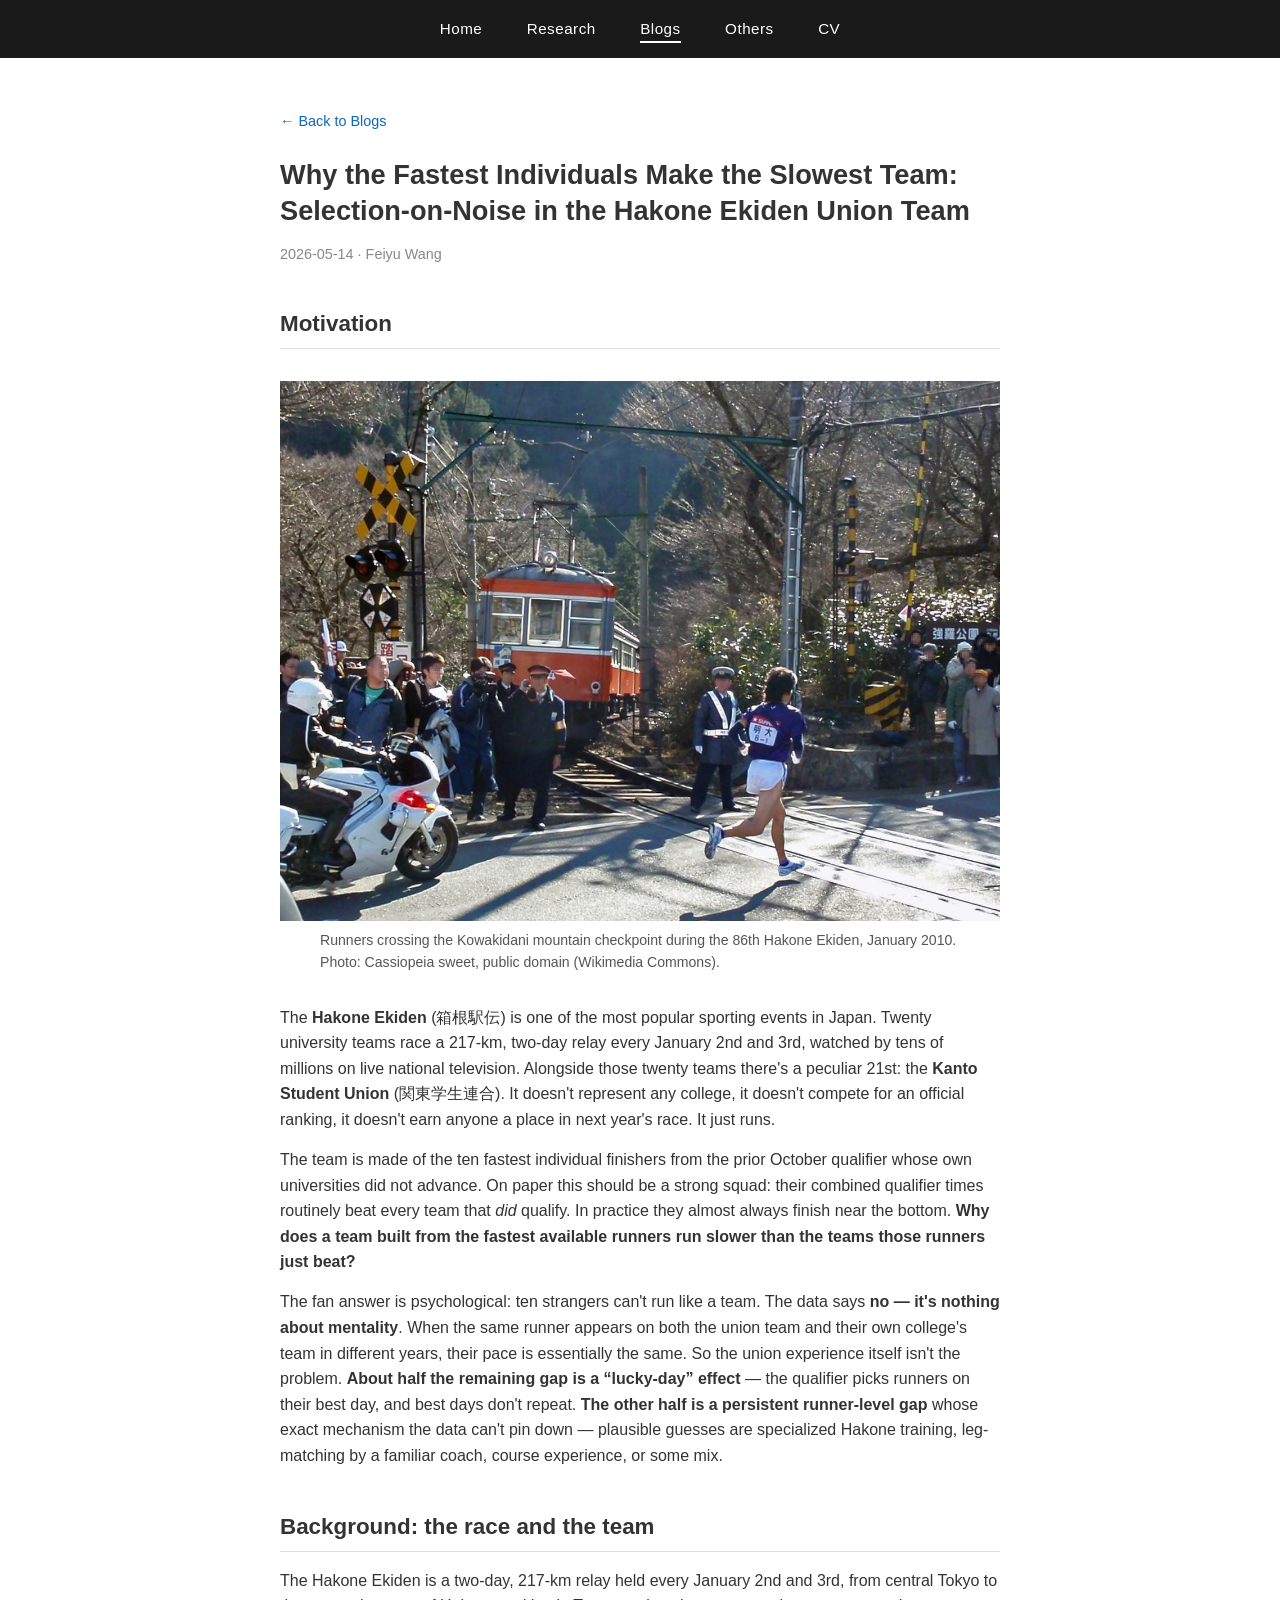
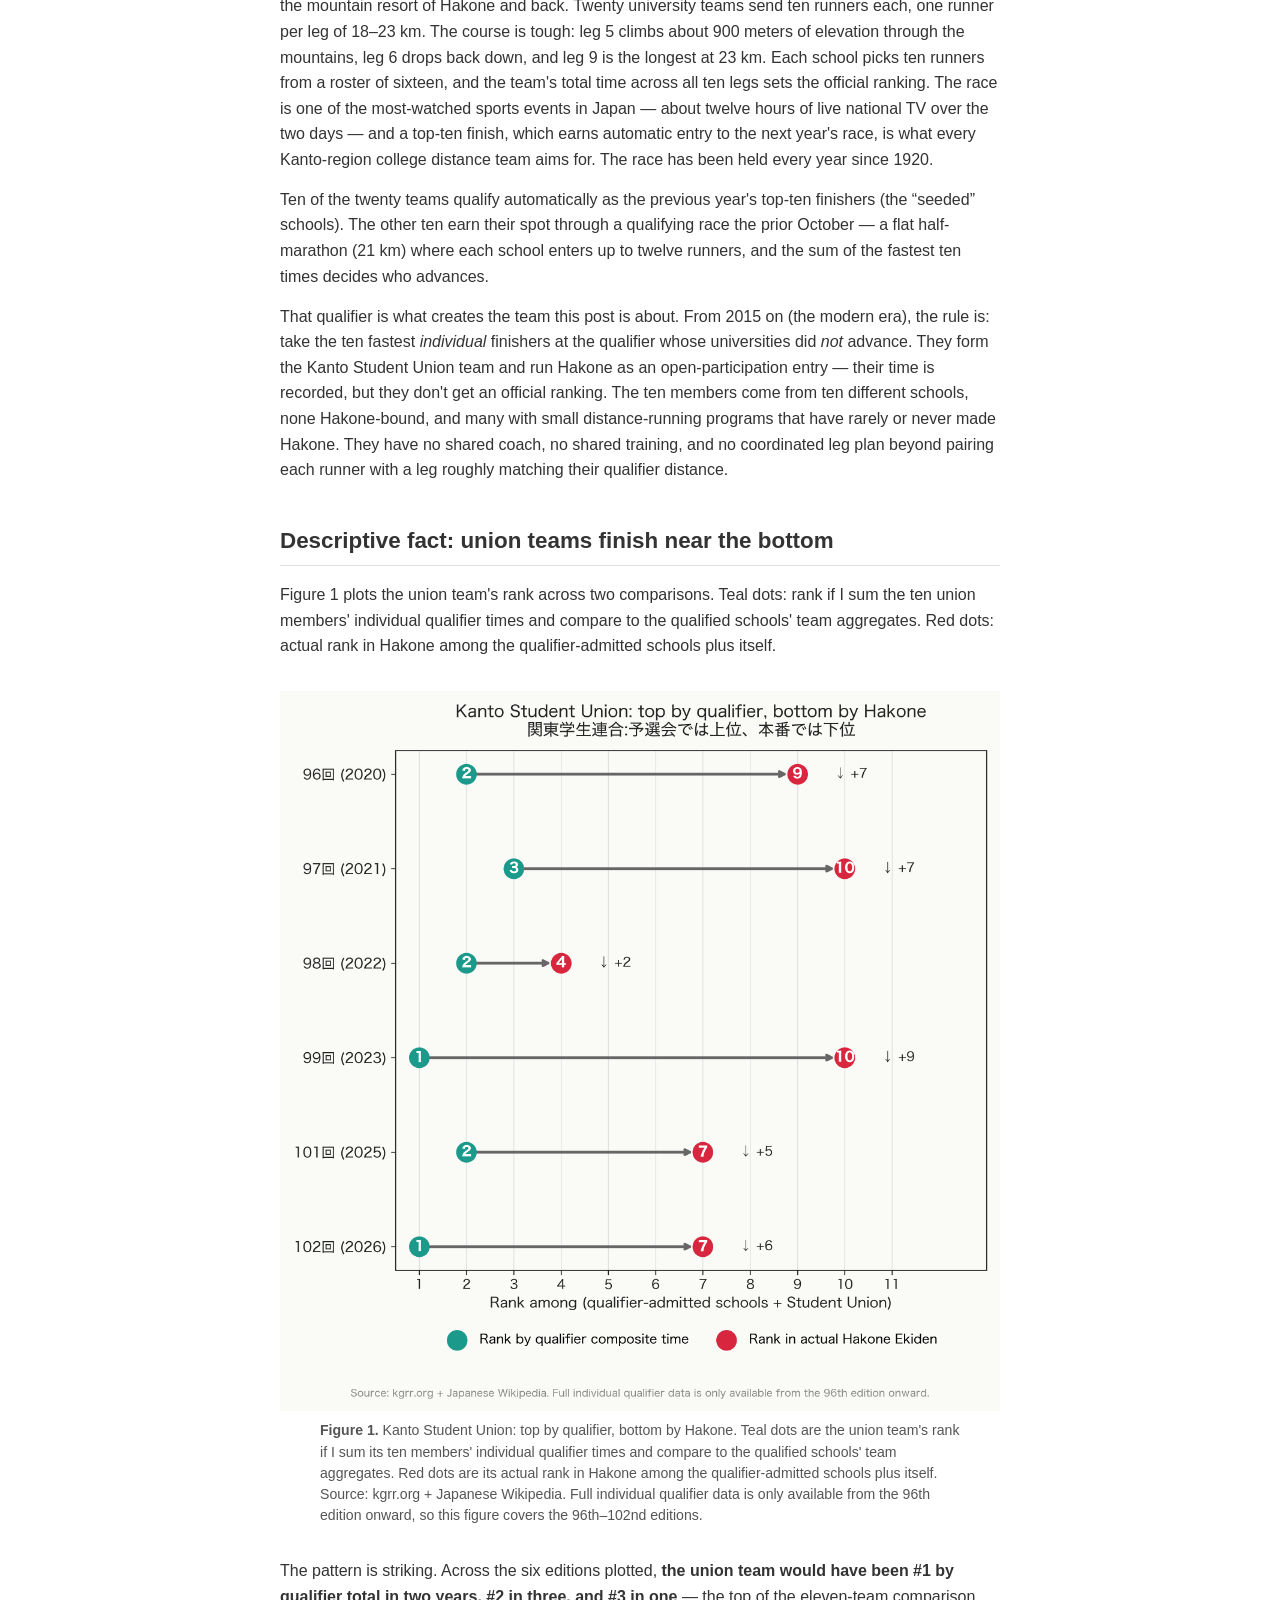
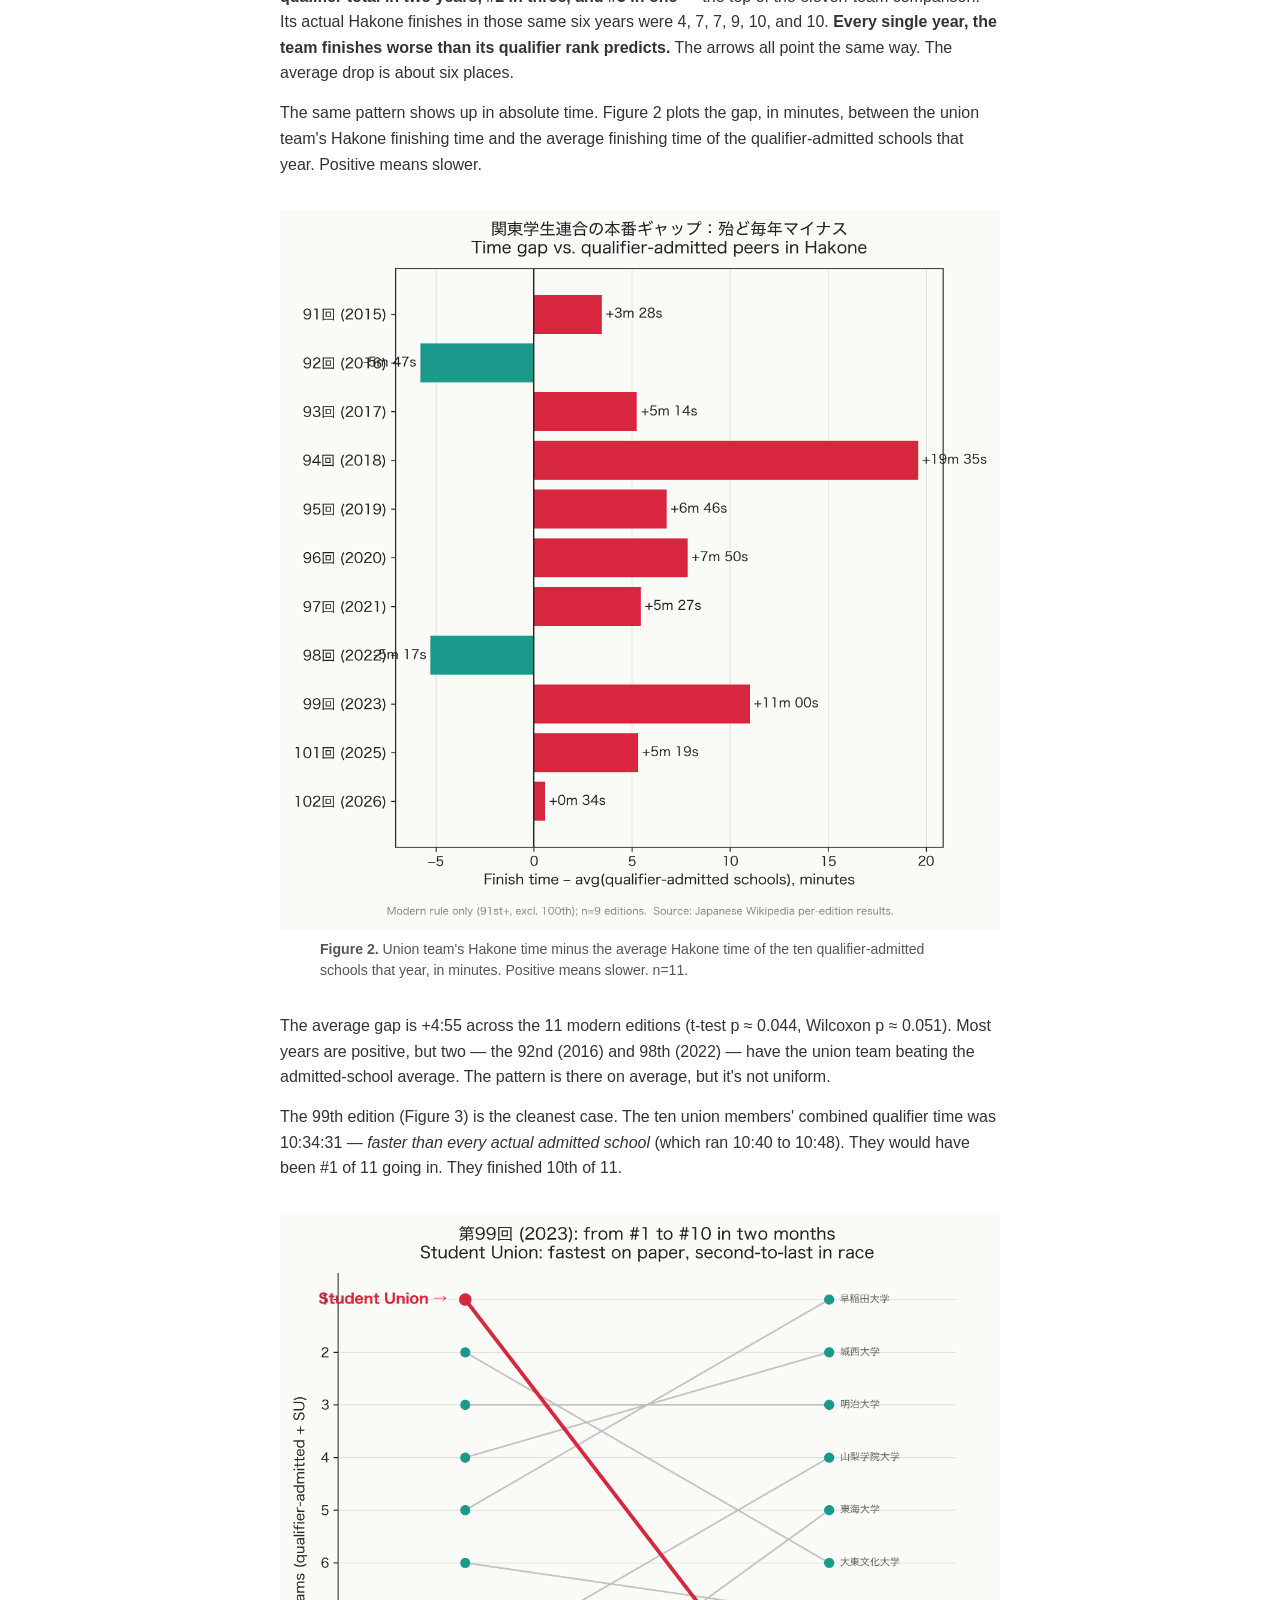
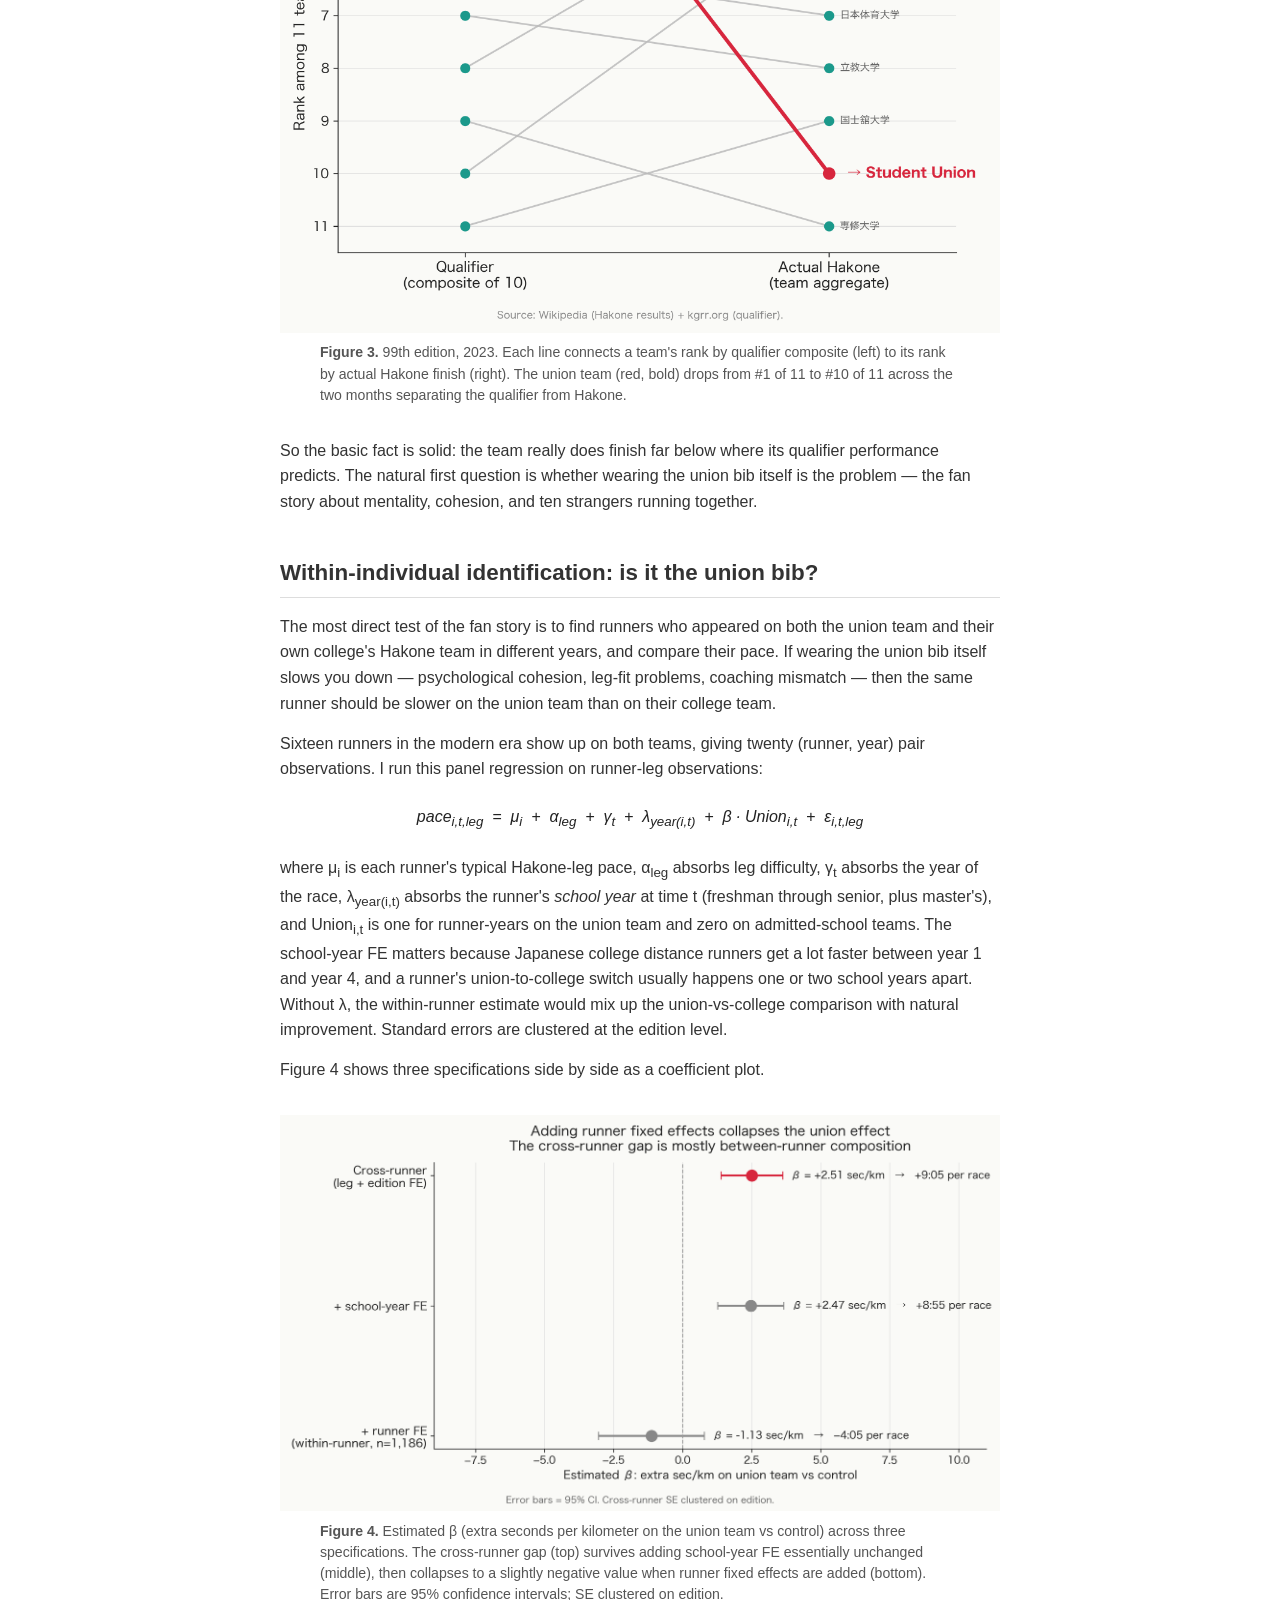
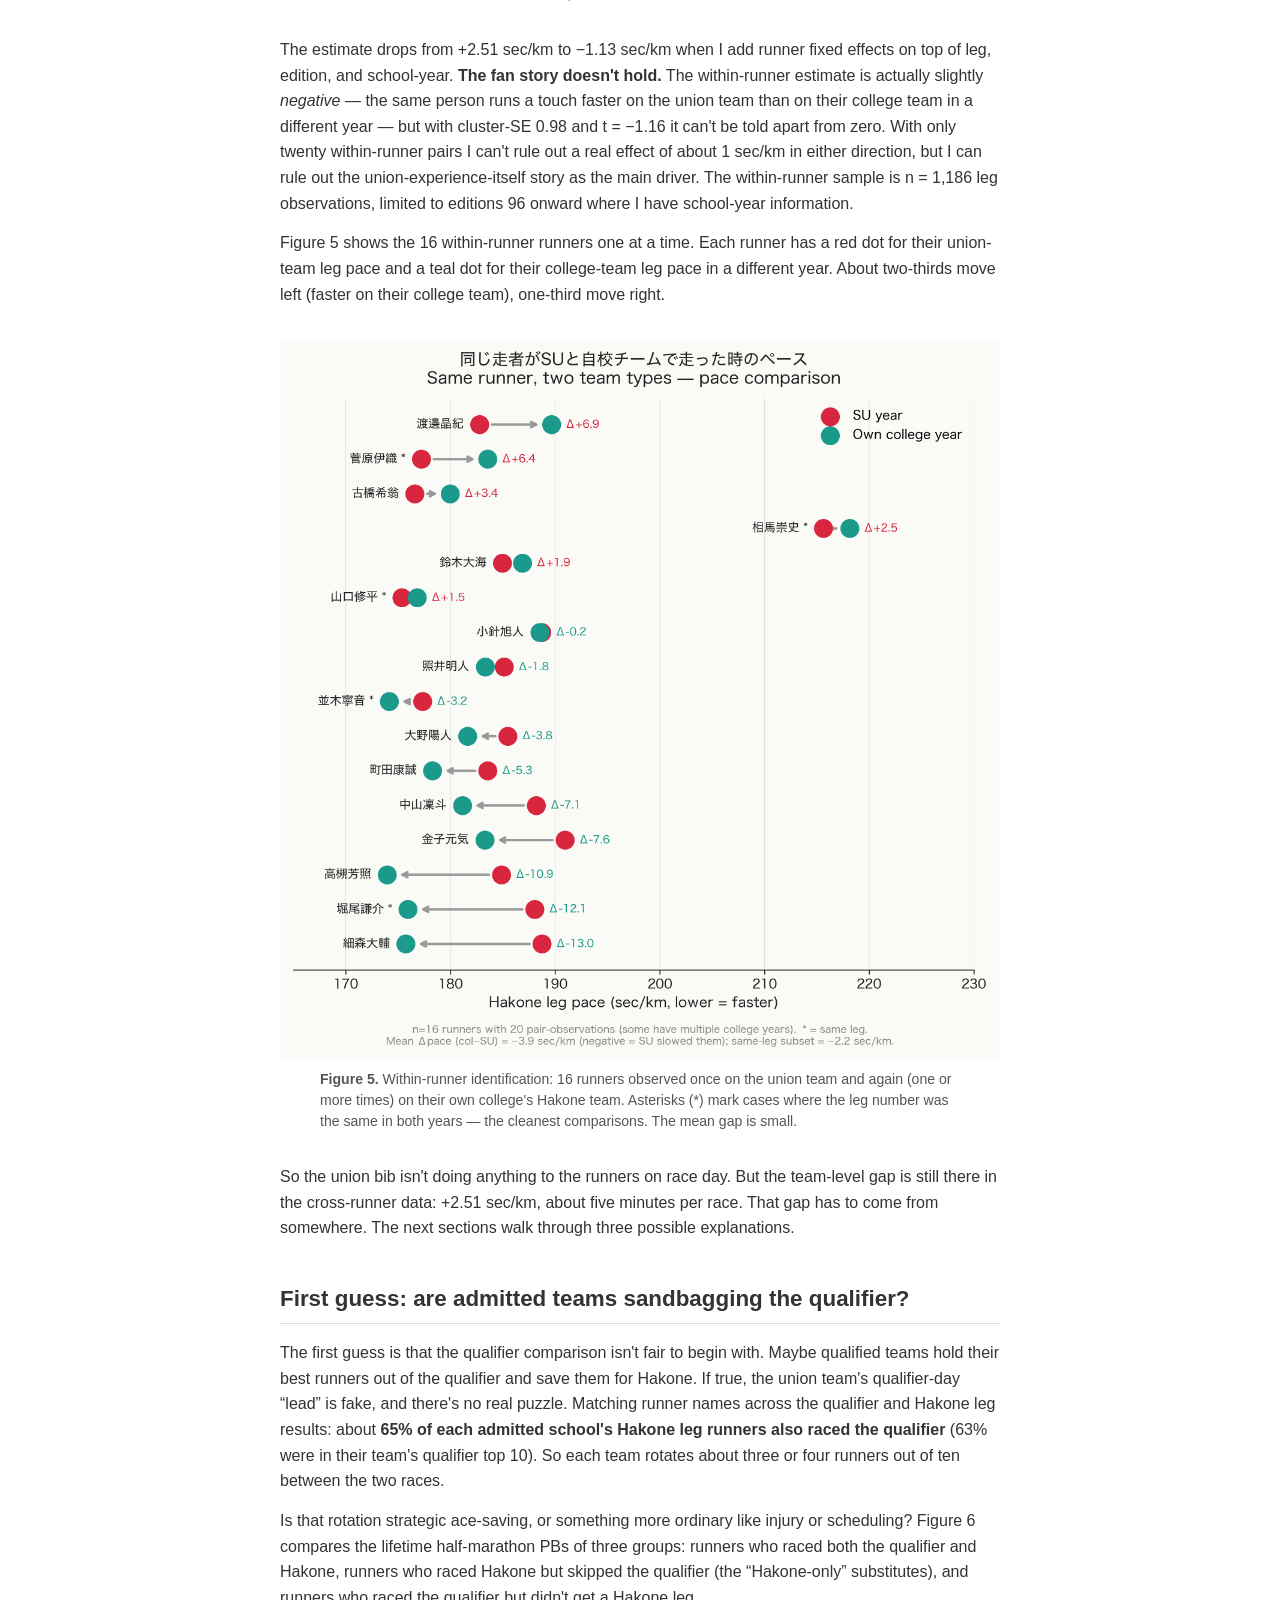
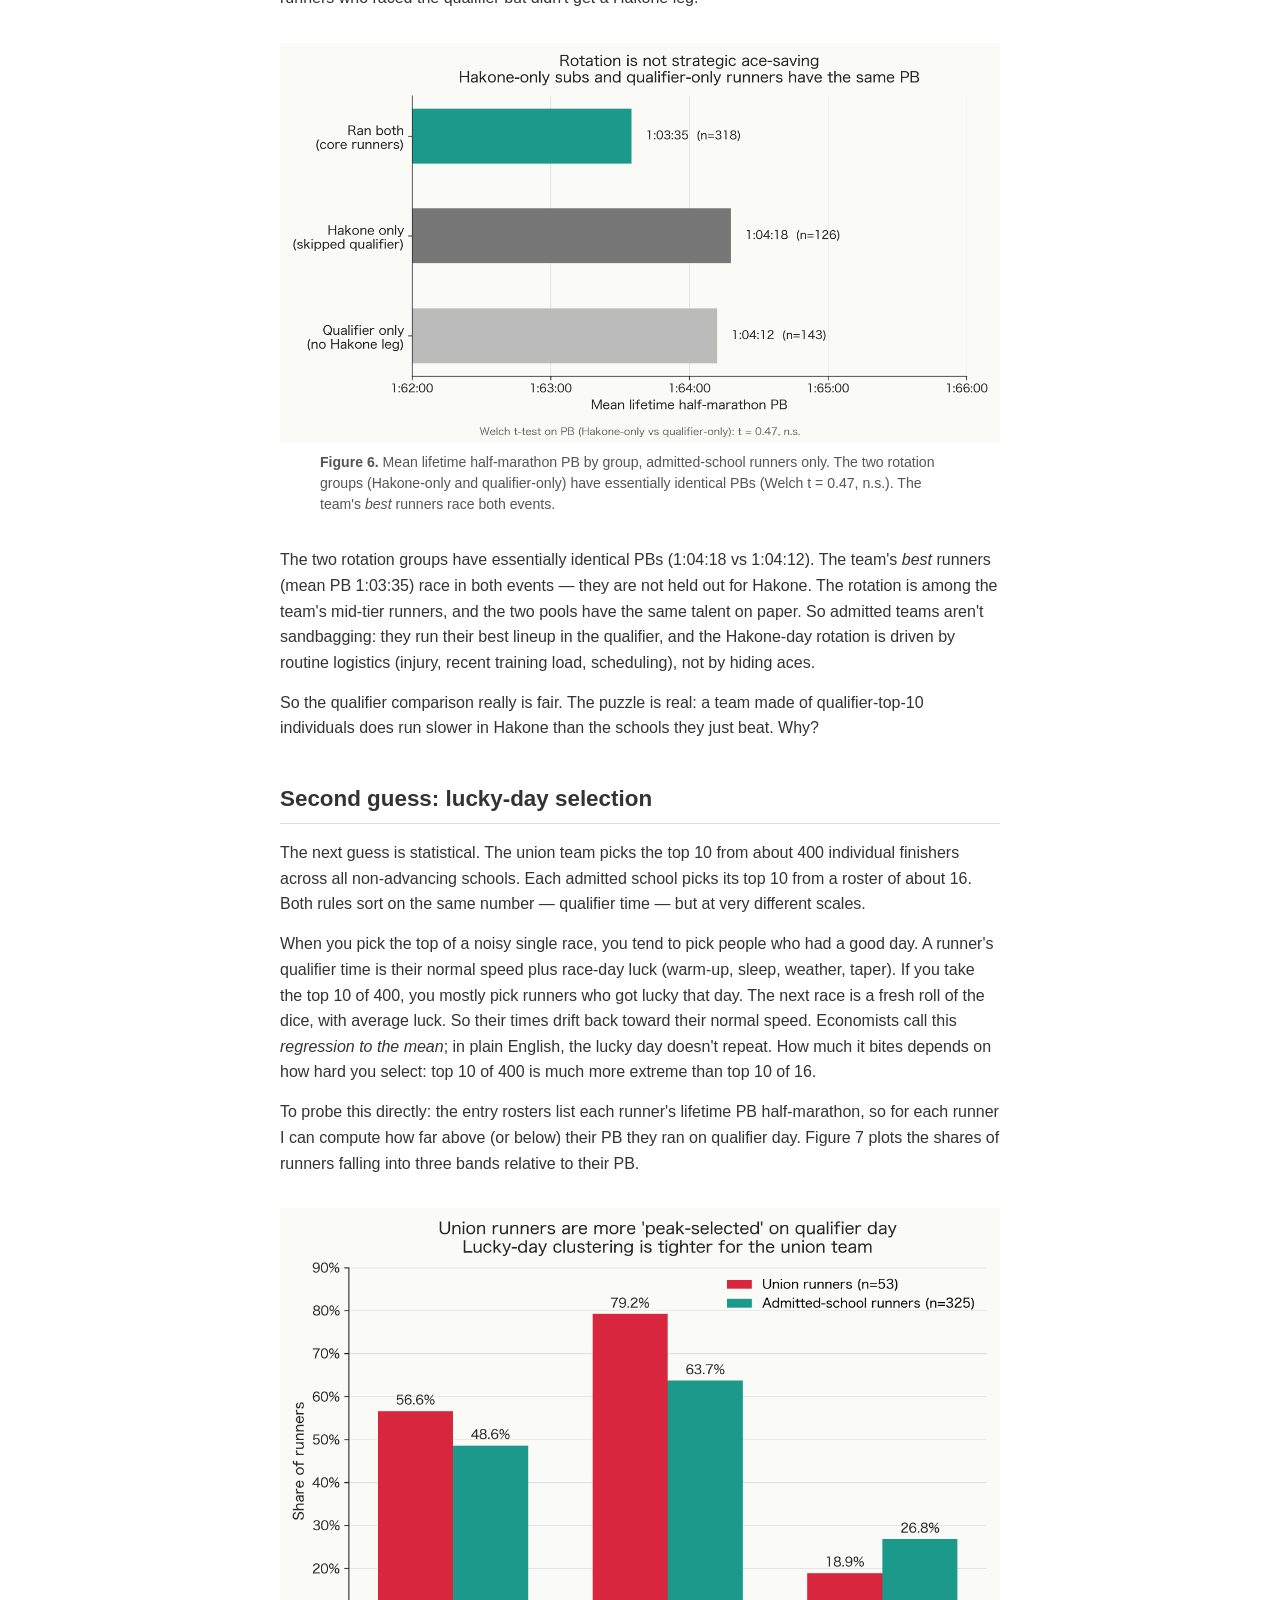
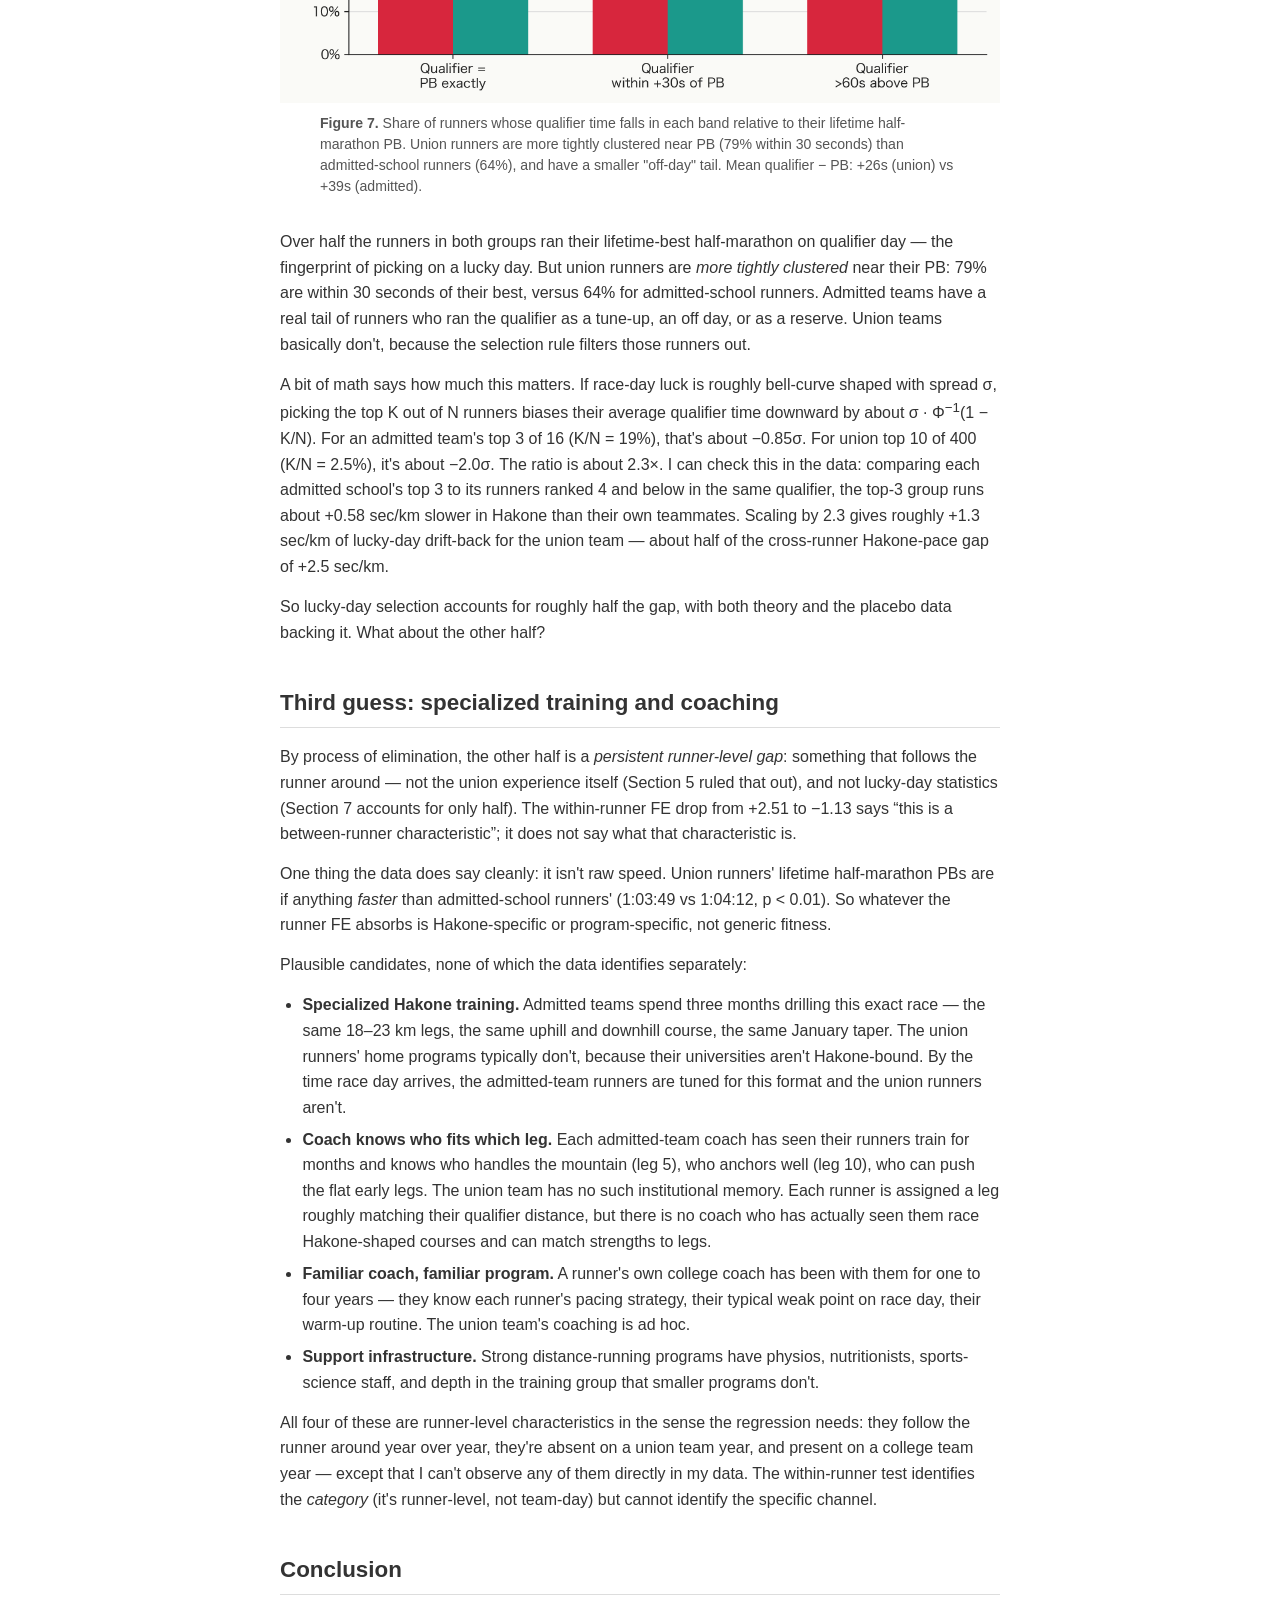
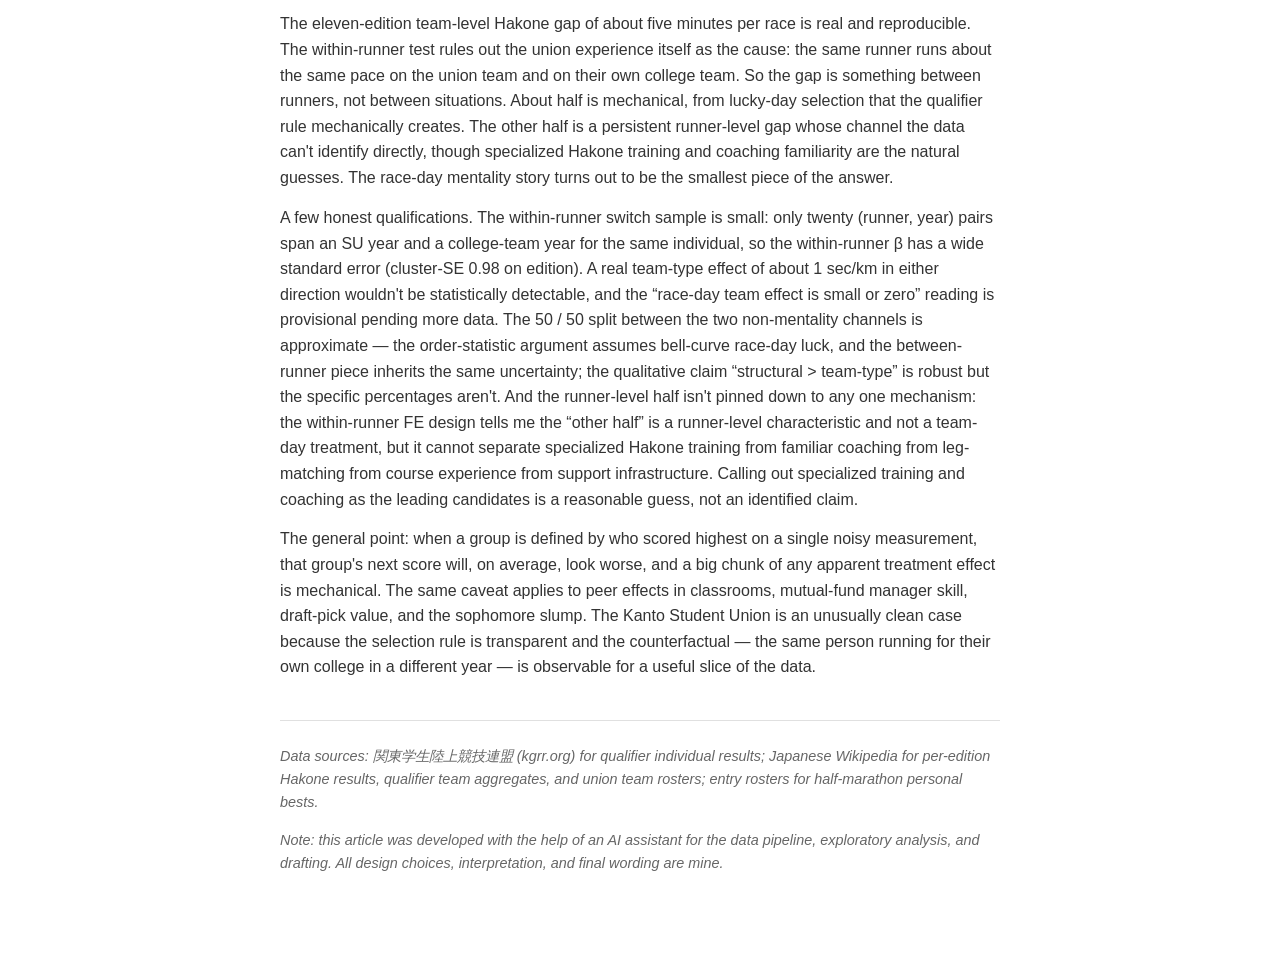
==== posts/hakone-student-union/index.html @ 40c6de2e "Add Hakone Ekiden Union Team blog post Worked example of decomposing a team-level performance gap in" ====
<!DOCTYPE html>
<html lang="en">
<head>
    <meta charset="UTF-8">
    <meta name="viewport" content="width=device-width, initial-scale=1.0">
    <title>Why the Fastest Individuals Make the Slowest Team &mdash; Feiyu Wang</title>
    <link rel="stylesheet" href="../../css/style.css">
</head>
<body>
    <header>
        <nav>
            <ul>
                <li><a href="../../index.html">Home</a></li>
                <li><a href="../../research.html">Research</a></li>
                <li><a href="../../blogs.html" class="active">Blogs</a></li>
                <li><a href="../../others.html">Others</a></li>
                <li><a href="../../cv.html">CV</a></li>
            </ul>
        </nav>
    </header>
    <main class="post">
        <p class="back-link"><a href="../../blogs.html">&larr; Back to Blogs</a></p>

        <h1>Why the Fastest Individuals Make the Slowest Team: Selection-on-Noise in the Hakone Ekiden Union Team</h1>
        <p class="entry-meta">2026-05-14 &middot; Feiyu Wang</p>

        <h2>Motivation</h2>

        <figure>
            <img src="fig0_hakone.jpg" alt="Runners crossing the Kowakidani mountain checkpoint during the 86th Hakone Ekiden, January 2010">
            <figcaption>Runners crossing the Kowakidani mountain checkpoint during the 86th Hakone Ekiden, January 2010. Photo: Cassiopeia sweet, public domain (Wikimedia Commons).</figcaption>
        </figure>

        <p>The <strong>Hakone Ekiden</strong> (箱根駅伝) is one of the most popular sporting events in Japan. Twenty university teams race a 217-km, two-day relay every January 2nd and 3rd, watched by tens of millions on live national television. Alongside those twenty teams there's a peculiar 21st: the <strong>Kanto Student Union</strong> (関東学生連合). It doesn't represent any college, it doesn't compete for an official ranking, it doesn't earn anyone a place in next year's race. It just runs.</p>

        <p>The team is made of the ten fastest individual finishers from the prior October qualifier whose own universities did not advance. On paper this should be a strong squad: their combined qualifier times routinely beat every team that <em>did</em> qualify. In practice they almost always finish near the bottom. <strong>Why does a team built from the fastest available runners run slower than the teams those runners just beat?</strong></p>

        <p>The fan answer is psychological: ten strangers can't run like a team. The data says <strong>no &mdash; it's nothing about mentality</strong>. When the same runner appears on both the union team and their own college's team in different years, their pace is essentially the same. So the union experience itself isn't the problem. <strong>About half the remaining gap is a &ldquo;lucky-day&rdquo; effect</strong> &mdash; the qualifier picks runners on their best day, and best days don't repeat. <strong>The other half is a persistent runner-level gap</strong> whose exact mechanism the data can't pin down &mdash; plausible guesses are specialized Hakone training, leg-matching by a familiar coach, course experience, or some mix.</p>

        <h2>Background: the race and the team</h2>

        <p>The Hakone Ekiden is a two-day, 217-km relay held every January 2nd and 3rd, from central Tokyo to the mountain resort of Hakone and back. Twenty university teams send ten runners each, one runner per leg of 18&ndash;23 km. The course is tough: leg 5 climbs about 900 meters of elevation through the mountains, leg 6 drops back down, and leg 9 is the longest at 23 km. Each school picks ten runners from a roster of sixteen, and the team's total time across all ten legs sets the official ranking. The race is one of the most-watched sports events in Japan &mdash; about twelve hours of live national TV over the two days &mdash; and a top-ten finish, which earns automatic entry to the next year's race, is what every Kanto-region college distance team aims for. The race has been held every year since 1920.</p>

        <p>Ten of the twenty teams qualify automatically as the previous year's top-ten finishers (the &ldquo;seeded&rdquo; schools). The other ten earn their spot through a qualifying race the prior October &mdash; a flat half-marathon (21 km) where each school enters up to twelve runners, and the sum of the fastest ten times decides who advances.</p>

        <p>That qualifier is what creates the team this post is about. From 2015 on (the modern era), the rule is: take the ten fastest <em>individual</em> finishers at the qualifier whose universities did <em>not</em> advance. They form the Kanto Student Union team and run Hakone as an open-participation entry &mdash; their time is recorded, but they don't get an official ranking. The ten members come from ten different schools, none Hakone-bound, and many with small distance-running programs that have rarely or never made Hakone. They have no shared coach, no shared training, and no coordinated leg plan beyond pairing each runner with a leg roughly matching their qualifier distance.</p>

        <h2>Descriptive fact: union teams finish near the bottom</h2>

        <p>Figure 1 plots the union team's rank across two comparisons. Teal dots: rank if I sum the ten union members' individual qualifier times and compare to the qualified schools' team aggregates. Red dots: actual rank in Hakone among the qualifier-admitted schools plus itself.</p>

        <figure>
            <img src="fig1_rank_gap.png" alt="Rank-gap chart: SU rank by qualifier composite (teal) vs by actual Hakone finish (red), 6 editions">
            <figcaption><strong>Figure 1.</strong> Kanto Student Union: top by qualifier, bottom by Hakone. Teal dots are the union team's rank if I sum its ten members' individual qualifier times and compare to the qualified schools' team aggregates. Red dots are its actual rank in Hakone among the qualifier-admitted schools plus itself. Source: kgrr.org + Japanese Wikipedia. Full individual qualifier data is only available from the 96th edition onward, so this figure covers the 96th&ndash;102nd editions.</figcaption>
        </figure>

        <p>The pattern is striking. Across the six editions plotted, <strong>the union team would have been #1 by qualifier total in two years, #2 in three, and #3 in one</strong> &mdash; the top of the eleven-team comparison. Its actual Hakone finishes in those same six years were 4, 7, 7, 9, 10, and 10. <strong>Every single year, the team finishes worse than its qualifier rank predicts.</strong> The arrows all point the same way. The average drop is about six places.</p>

        <p>The same pattern shows up in absolute time. Figure 2 plots the gap, in minutes, between the union team's Hakone finishing time and the average finishing time of the qualifier-admitted schools that year. Positive means slower.</p>

        <figure>
            <img src="fig2_time_gap.png" alt="Bar chart of SU's Hakone time minus admitted-school average, 11 editions">
            <figcaption><strong>Figure 2.</strong> Union team's Hakone time minus the average Hakone time of the ten qualifier-admitted schools that year, in minutes. Positive means slower. n=11.</figcaption>
        </figure>

        <p>The average gap is +4:55 across the 11 modern editions (t-test p &asymp; 0.044, Wilcoxon p &asymp; 0.051). Most years are positive, but two &mdash; the 92nd (2016) and 98th (2022) &mdash; have the union team beating the admitted-school average. The pattern is there on average, but it's not uniform.</p>

        <p>The 99th edition (Figure 3) is the cleanest case. The ten union members' combined qualifier time was 10:34:31 &mdash; <em>faster than every actual admitted school</em> (which ran 10:40 to 10:48). They would have been #1 of 11 going in. They finished 10th of 11.</p>

        <figure>
            <img src="fig3_99th_case.png" alt="Slope chart for the 99th edition: rank by qualifier composite vs by Hakone time">
            <figcaption><strong>Figure 3.</strong> 99th edition, 2023. Each line connects a team's rank by qualifier composite (left) to its rank by actual Hakone finish (right). The union team (red, bold) drops from #1 of 11 to #10 of 11 across the two months separating the qualifier from Hakone.</figcaption>
        </figure>

        <p>So the basic fact is solid: the team really does finish far below where its qualifier performance predicts. The natural first question is whether wearing the union bib itself is the problem &mdash; the fan story about mentality, cohesion, and ten strangers running together.</p>

        <h2>Within-individual identification: is it the union bib?</h2>

        <p>The most direct test of the fan story is to find runners who appeared on both the union team and their own college's Hakone team in different years, and compare their pace. If wearing the union bib itself slows you down &mdash; psychological cohesion, leg-fit problems, coaching mismatch &mdash; then the same runner should be slower on the union team than on their college team.</p>

        <p>Sixteen runners in the modern era show up on both teams, giving twenty (runner, year) pair observations. I run this panel regression on runner-leg observations:</p>

        <p class="equation">pace<sub>i,t,leg</sub> &nbsp;=&nbsp; &mu;<sub>i</sub> &nbsp;+&nbsp; &alpha;<sub>leg</sub> &nbsp;+&nbsp; &gamma;<sub>t</sub> &nbsp;+&nbsp; &lambda;<sub>year(i,t)</sub> &nbsp;+&nbsp; &beta; &middot; Union<sub>i,t</sub> &nbsp;+&nbsp; &epsilon;<sub>i,t,leg</sub></p>

        <p>where &mu;<sub>i</sub> is each runner's typical Hakone-leg pace, &alpha;<sub>leg</sub> absorbs leg difficulty, &gamma;<sub>t</sub> absorbs the year of the race, &lambda;<sub>year(i,t)</sub> absorbs the runner's <em>school year</em> at time t (freshman through senior, plus master's), and Union<sub>i,t</sub> is one for runner-years on the union team and zero on admitted-school teams. The school-year FE matters because Japanese college distance runners get a lot faster between year 1 and year 4, and a runner's union-to-college switch usually happens one or two school years apart. Without &lambda;, the within-runner estimate would mix up the union-vs-college comparison with natural improvement. Standard errors are clustered at the edition level.</p>

        <p>Figure 4 shows three specifications side by side as a coefficient plot.</p>

        <figure>
            <img src="fig08_did_specs.png" alt="Coefficient plot of three specifications, error bars 95 CI">
            <figcaption><strong>Figure 4.</strong> Estimated &beta; (extra seconds per kilometer on the union team vs control) across three specifications. The cross-runner gap (top) survives adding school-year FE essentially unchanged (middle), then collapses to a slightly negative value when runner fixed effects are added (bottom). Error bars are 95% confidence intervals; SE clustered on edition.</figcaption>
        </figure>

        <p>The estimate drops from +2.51 sec/km to &minus;1.13 sec/km when I add runner fixed effects on top of leg, edition, and school-year. <strong>The fan story doesn't hold.</strong> The within-runner estimate is actually slightly <em>negative</em> &mdash; the same person runs a touch faster on the union team than on their college team in a different year &mdash; but with cluster-SE 0.98 and t = &minus;1.16 it can't be told apart from zero. With only twenty within-runner pairs I can't rule out a real effect of about 1 sec/km in either direction, but I can rule out the union-experience-itself story as the main driver. The within-runner sample is n = 1,186 leg observations, limited to editions 96 onward where I have school-year information.</p>

        <p>Figure 5 shows the 16 within-runner runners one at a time. Each runner has a red dot for their union-team leg pace and a teal dot for their college-team leg pace in a different year. About two-thirds move left (faster on their college team), one-third move right.</p>

        <figure>
            <img src="fig4_within_runner.png" alt="Within-runner pace comparison: 16 runners' union-team pace vs college-team pace">
            <figcaption><strong>Figure 5.</strong> Within-runner identification: 16 runners observed once on the union team and again (one or more times) on their own college's Hakone team. Asterisks (*) mark cases where the leg number was the same in both years &mdash; the cleanest comparisons. The mean gap is small.</figcaption>
        </figure>

        <p>So the union bib isn't doing anything to the runners on race day. But the team-level gap is still there in the cross-runner data: +2.51 sec/km, about five minutes per race. That gap has to come from somewhere. The next sections walk through three possible explanations.</p>

        <h2>First guess: are admitted teams sandbagging the qualifier?</h2>

        <p>The first guess is that the qualifier comparison isn't fair to begin with. Maybe qualified teams hold their best runners out of the qualifier and save them for Hakone. If true, the union team's qualifier-day &ldquo;lead&rdquo; is fake, and there's no real puzzle. Matching runner names across the qualifier and Hakone leg results: about <strong>65% of each admitted school's Hakone leg runners also raced the qualifier</strong> (63% were in their team's qualifier top 10). So each team rotates about three or four runners out of ten between the two races.</p>

        <p>Is that rotation strategic ace-saving, or something more ordinary like injury or scheduling? Figure 6 compares the lifetime half-marathon PBs of three groups: runners who raced both the qualifier and Hakone, runners who raced Hakone but skipped the qualifier (the &ldquo;Hakone-only&rdquo; substitutes), and runners who raced the qualifier but didn't get a Hakone leg.</p>

        <figure>
            <img src="fig05_pb_rotation.png" alt="Mean half-marathon PB by group: both, Hakone-only, qualifier-only">
            <figcaption><strong>Figure 6.</strong> Mean lifetime half-marathon PB by group, admitted-school runners only. The two rotation groups (Hakone-only and qualifier-only) have essentially identical PBs (Welch t = 0.47, n.s.). The team's <em>best</em> runners race both events.</figcaption>
        </figure>

        <p>The two rotation groups have essentially identical PBs (1:04:18 vs 1:04:12). The team's <em>best</em> runners (mean PB 1:03:35) race in both events &mdash; they are not held out for Hakone. The rotation is among the team's mid-tier runners, and the two pools have the same talent on paper. So admitted teams aren't sandbagging: they run their best lineup in the qualifier, and the Hakone-day rotation is driven by routine logistics (injury, recent training load, scheduling), not by hiding aces.</p>

        <p>So the qualifier comparison really is fair. The puzzle is real: a team made of qualifier-top-10 individuals does run slower in Hakone than the schools they just beat. Why?</p>

        <h2>Second guess: lucky-day selection</h2>

        <p>The next guess is statistical. The union team picks the top 10 from about 400 individual finishers across all non-advancing schools. Each admitted school picks its top 10 from a roster of about 16. Both rules sort on the same number &mdash; qualifier time &mdash; but at very different scales.</p>

        <p>When you pick the top of a noisy single race, you tend to pick people who had a good day. A runner's qualifier time is their normal speed plus race-day luck (warm-up, sleep, weather, taper). If you take the top 10 of 400, you mostly pick runners who got lucky that day. The next race is a fresh roll of the dice, with average luck. So their times drift back toward their normal speed. Economists call this <em>regression to the mean</em>; in plain English, the lucky day doesn't repeat. How much it bites depends on how hard you select: top 10 of 400 is much more extreme than top 10 of 16.</p>

        <p>To probe this directly: the entry rosters list each runner's lifetime PB half-marathon, so for each runner I can compute how far above (or below) their PB they ran on qualifier day. Figure 7 plots the shares of runners falling into three bands relative to their PB.</p>

        <figure>
            <img src="fig06_qual_vs_pb.png" alt="Share of runners at PB / within 30s of PB / 60s+ above PB, union vs admitted">
            <figcaption><strong>Figure 7.</strong> Share of runners whose qualifier time falls in each band relative to their lifetime half-marathon PB. Union runners are more tightly clustered near PB (79% within 30 seconds) than admitted-school runners (64%), and have a smaller "off-day" tail. Mean qualifier &minus; PB: +26s (union) vs +39s (admitted).</figcaption>
        </figure>

        <p>Over half the runners in both groups ran their lifetime-best half-marathon on qualifier day &mdash; the fingerprint of picking on a lucky day. But union runners are <em>more tightly clustered</em> near their PB: 79% are within 30 seconds of their best, versus 64% for admitted-school runners. Admitted teams have a real tail of runners who ran the qualifier as a tune-up, an off day, or as a reserve. Union teams basically don't, because the selection rule filters those runners out.</p>

        <p>A bit of math says how much this matters. If race-day luck is roughly bell-curve shaped with spread &sigma;, picking the top K out of N runners biases their average qualifier time downward by about &sigma; &middot; &Phi;<sup>&minus;1</sup>(1 &minus; K/N). For an admitted team's top 3 of 16 (K/N = 19%), that's about &minus;0.85&sigma;. For union top 10 of 400 (K/N = 2.5%), it's about &minus;2.0&sigma;. The ratio is about 2.3&times;. I can check this in the data: comparing each admitted school's top 3 to its runners ranked 4 and below in the same qualifier, the top-3 group runs about +0.58 sec/km slower in Hakone than their own teammates. Scaling by 2.3 gives roughly +1.3 sec/km of lucky-day drift-back for the union team &mdash; about half of the cross-runner Hakone-pace gap of +2.5 sec/km.</p>

        <p>So lucky-day selection accounts for roughly half the gap, with both theory and the placebo data backing it. What about the other half?</p>

        <h2>Third guess: specialized training and coaching</h2>

        <p>By process of elimination, the other half is a <em>persistent runner-level gap</em>: something that follows the runner around &mdash; not the union experience itself (Section 5 ruled that out), and not lucky-day statistics (Section 7 accounts for only half). The within-runner FE drop from +2.51 to &minus;1.13 says &ldquo;this is a between-runner characteristic&rdquo;; it does not say what that characteristic is.</p>

        <p>One thing the data does say cleanly: it isn't raw speed. Union runners' lifetime half-marathon PBs are if anything <em>faster</em> than admitted-school runners' (1:03:49 vs 1:04:12, p &lt; 0.01). So whatever the runner FE absorbs is Hakone-specific or program-specific, not generic fitness.</p>

        <p>Plausible candidates, none of which the data identifies separately:</p>

        <ul>
            <li><strong>Specialized Hakone training.</strong> Admitted teams spend three months drilling this exact race &mdash; the same 18&ndash;23 km legs, the same uphill and downhill course, the same January taper. The union runners' home programs typically don't, because their universities aren't Hakone-bound. By the time race day arrives, the admitted-team runners are tuned for this format and the union runners aren't.</li>
            <li><strong>Coach knows who fits which leg.</strong> Each admitted-team coach has seen their runners train for months and knows who handles the mountain (leg 5), who anchors well (leg 10), who can push the flat early legs. The union team has no such institutional memory. Each runner is assigned a leg roughly matching their qualifier distance, but there is no coach who has actually seen them race Hakone-shaped courses and can match strengths to legs.</li>
            <li><strong>Familiar coach, familiar program.</strong> A runner's own college coach has been with them for one to four years &mdash; they know each runner's pacing strategy, their typical weak point on race day, their warm-up routine. The union team's coaching is ad hoc.</li>
            <li><strong>Support infrastructure.</strong> Strong distance-running programs have physios, nutritionists, sports-science staff, and depth in the training group that smaller programs don't.</li>
        </ul>

        <p>All four of these are runner-level characteristics in the sense the regression needs: they follow the runner around year over year, they're absent on a union team year, and present on a college team year &mdash; except that I can't observe any of them directly in my data. The within-runner test identifies the <em>category</em> (it's runner-level, not team-day) but cannot identify the specific channel.</p>

        <h2>Conclusion</h2>

        <p>The eleven-edition team-level Hakone gap of about five minutes per race is real and reproducible. The within-runner test rules out the union experience itself as the cause: the same runner runs about the same pace on the union team and on their own college team. So the gap is something between runners, not between situations. About half is mechanical, from lucky-day selection that the qualifier rule mechanically creates. The other half is a persistent runner-level gap whose channel the data can't identify directly, though specialized Hakone training and coaching familiarity are the natural guesses. The race-day mentality story turns out to be the smallest piece of the answer.</p>

        <p>A few honest qualifications. The within-runner switch sample is small: only twenty (runner, year) pairs span an SU year and a college-team year for the same individual, so the within-runner &beta; has a wide standard error (cluster-SE 0.98 on edition). A real team-type effect of about 1 sec/km in either direction wouldn't be statistically detectable, and the &ldquo;race-day team effect is small or zero&rdquo; reading is provisional pending more data. The 50&nbsp;/&nbsp;50 split between the two non-mentality channels is approximate &mdash; the order-statistic argument assumes bell-curve race-day luck, and the between-runner piece inherits the same uncertainty; the qualitative claim &ldquo;structural &gt; team-type&rdquo; is robust but the specific percentages aren't. And the runner-level half isn't pinned down to any one mechanism: the within-runner FE design tells me the &ldquo;other half&rdquo; is a runner-level characteristic and not a team-day treatment, but it cannot separate specialized Hakone training from familiar coaching from leg-matching from course experience from support infrastructure. Calling out specialized training and coaching as the leading candidates is a reasonable guess, not an identified claim.</p>

        <p>The general point: when a group is defined by who scored highest on a single noisy measurement, that group's next score will, on average, look worse, and a big chunk of any apparent treatment effect is mechanical. The same caveat applies to peer effects in classrooms, mutual-fund manager skill, draft-pick value, and the sophomore slump. The Kanto Student Union is an unusually clean case because the selection rule is transparent and the counterfactual &mdash; the same person running for their own college in a different year &mdash; is observable for a useful slice of the data.</p>

        <hr>

        <p class="footer-meta"><em>Data sources: 関東学生陸上競技連盟 (kgrr.org) for qualifier individual results; Japanese Wikipedia for per-edition Hakone results, qualifier team aggregates, and union team rosters; entry rosters for half-marathon personal bests.</em></p>
        <p class="footer-meta"><em>Note: this article was developed with the help of an AI assistant for the data pipeline, exploratory analysis, and drafting. All design choices, interpretation, and final wording are mine.</em></p>

    </main>
    <script src="../../js/script.js"></script>
</body>
</html>
---- css/style.css ----
body {
    font-family: -apple-system, BlinkMacSystemFont, "Segoe UI", Helvetica, Arial, sans-serif;
    margin: 0;
    padding: 0;
    line-height: 1.6;
    color: #333;
    background: #fff;
}

header {
    background: #1a1a1a;
    color: #fff;
    padding: 1rem 0;
    position: fixed;
    width: 100%;
    top: 0;
    z-index: 100;
}

nav ul {
    list-style: none;
    padding: 0;
    margin: 0;
    text-align: center;
}

nav ul li {
    display: inline;
    margin: 0 1.25rem;
}

nav a {
    color: #fff;
    text-decoration: none;
    font-size: 0.95rem;
    letter-spacing: 0.5px;
}

nav a:hover {
    text-decoration: underline;
}

nav a.active {
    border-bottom: 2px solid #fff;
    padding-bottom: 4px;
}

main {
    max-width: 850px;
    margin: 0 auto;
    padding: 6rem 2rem 4rem;
}

h1 {
    font-size: 2rem;
    margin: 0 0 0.5rem;
}

h2 {
    font-size: 1.4rem;
    margin: 2.5rem 0 1rem;
    border-bottom: 1px solid #ddd;
    padding-bottom: 0.4rem;
}

h3 {
    font-size: 1.15rem;
    margin: 1.4rem 0 0.4rem;
}

p {
    margin: 0.5rem 0;
}

a {
    color: #0a66c2;
    text-decoration: none;
}

a:hover {
    text-decoration: underline;
}

.subtitle {
    color: #666;
    margin-bottom: 1.5rem;
}

.entry {
    margin-bottom: 1.75rem;
}

.entry-meta {
    color: #888;
    font-size: 0.9rem;
    margin: 0.1rem 0 0.4rem;
}

.placeholder {
    color: #999;
    font-style: italic;
}

.profile {
    display: flex;
    gap: 2rem;
    align-items: flex-start;
    margin-bottom: 1rem;
}

.profile-photo {
    width: 160px;
    height: 160px;
    border-radius: 8px;
    background: #eee;
    flex-shrink: 0;
    display: flex;
    align-items: center;
    justify-content: center;
    color: #aaa;
    font-size: 0.85rem;
}

.contact-list {
    list-style: none;
    padding: 0;
}

.contact-list li {
    margin: 0.3rem 0;
}

/* ---------- Long-form post pages ---------- */

.post {
    max-width: 720px;
}

.post .back-link {
    margin-bottom: 1.5rem;
    font-size: 0.9rem;
}

.post h1 {
    font-size: 1.7rem;
    line-height: 1.3;
    margin-bottom: 0.4rem;
}

.post .entry-meta {
    margin-bottom: 2rem;
}

.post p {
    margin: 0.9rem 0;
}

.post ul {
    margin: 0.9rem 0;
    padding-left: 1.4rem;
}

.post ul li {
    margin: 0.4rem 0;
}

.post figure {
    margin: 2rem 0;
    text-align: center;
}

.post figure img {
    max-width: 100%;
    height: auto;
    display: block;
    margin: 0 auto 0.6rem;
}

.post figcaption {
    color: #555;
    font-size: 0.88rem;
    line-height: 1.5;
    text-align: left;
    max-width: 640px;
    margin: 0 auto;
}

.post .equation {
    text-align: center;
    margin: 1.4rem 0;
    font-style: italic;
    color: #222;
}

.post code {
    background: #f3f3f3;
    color: #c0392b;
    padding: 0.05rem 0.35rem;
    border-radius: 3px;
    font-size: 0.92em;
    font-family: "SFMono-Regular", Menlo, Consolas, monospace;
}

.post table {
    border-collapse: collapse;
    width: 100%;
    margin: 1.4rem 0;
    font-size: 0.92rem;
}

.post table th,
.post table td {
    text-align: left;
    padding: 0.45rem 0.7rem;
    border-bottom: 1px solid #e5e5e5;
}

.post table th {
    border-bottom: 2px solid #333;
    font-weight: 600;
}

.post table tbody tr:hover {
    background: #fafafa;
}

.post hr {
    border: none;
    border-top: 1px solid #e0e0e0;
    margin: 2.5rem 0 1.5rem;
}

.post .footer-meta {
    color: #666;
    font-size: 0.9rem;
}

.post .note {
    color: #666;
    font-size: 0.86rem;
    margin: 0.4rem 0 1.4rem;
}
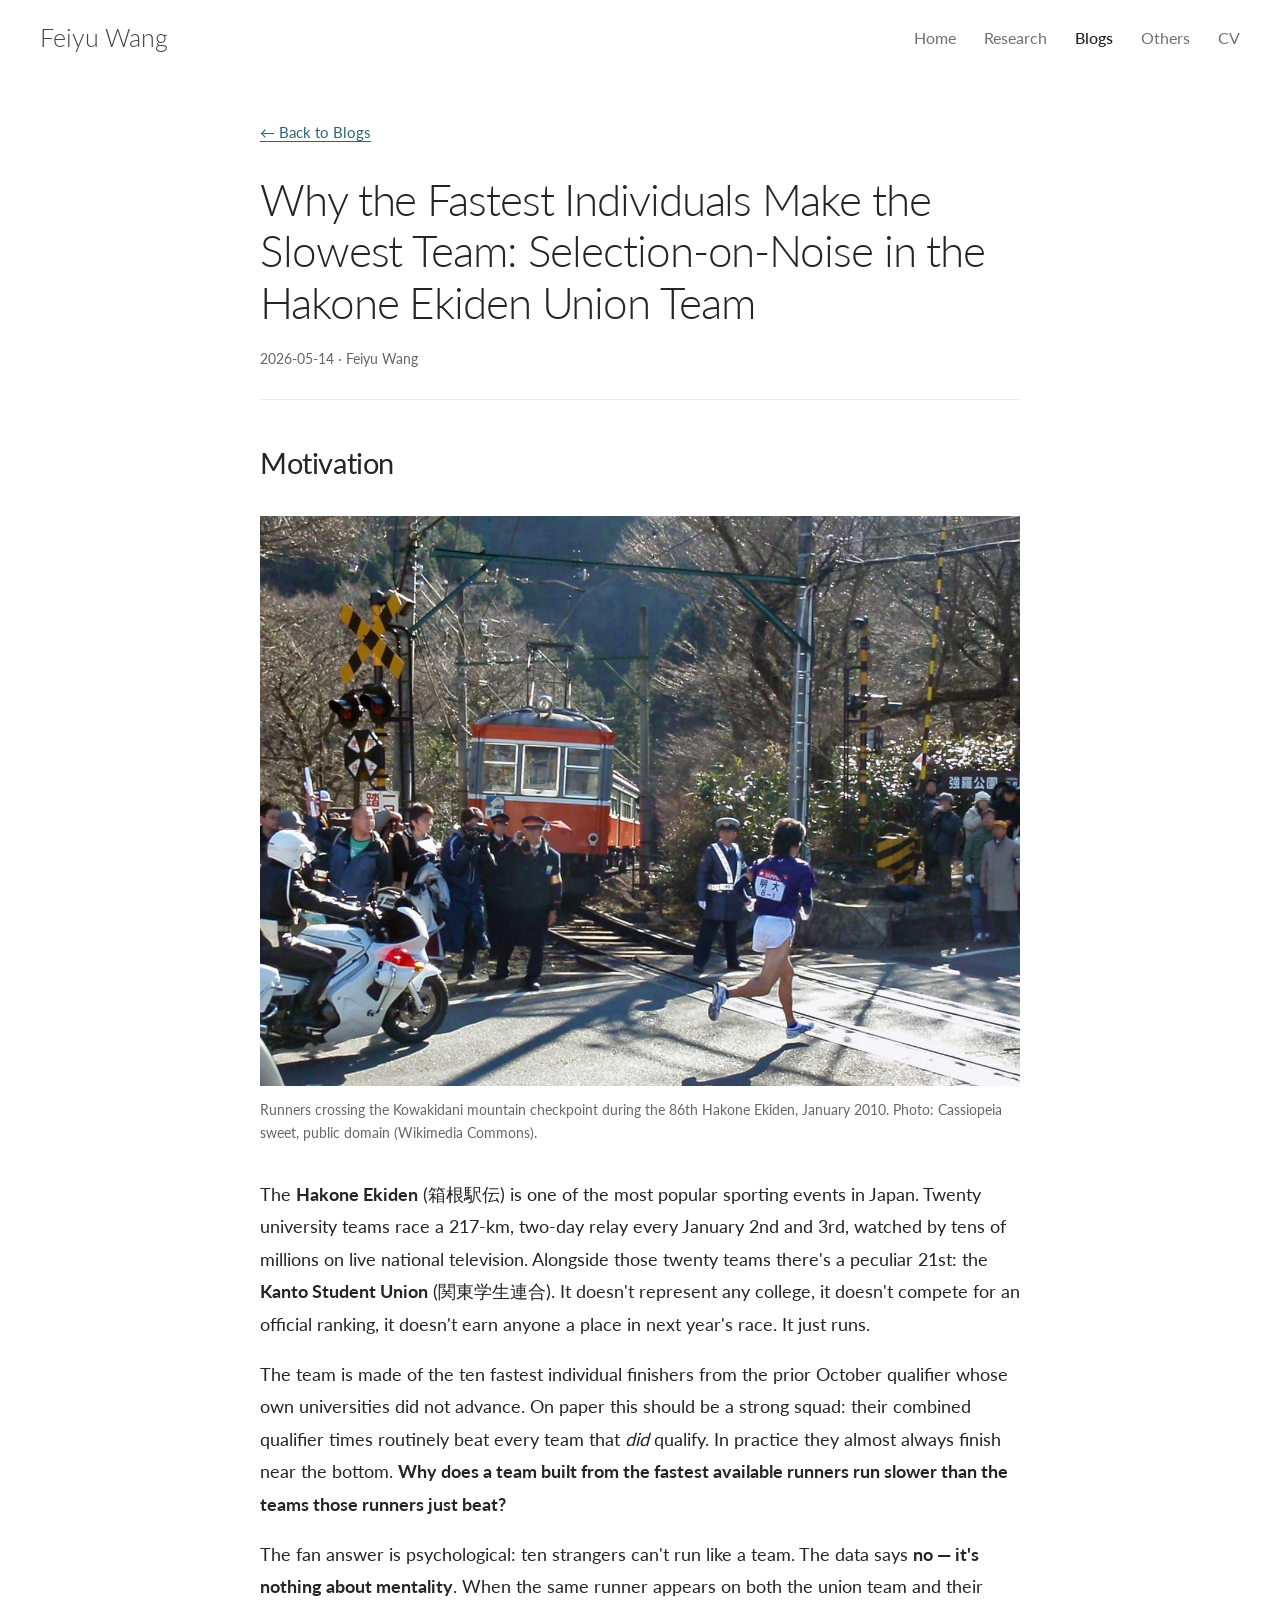
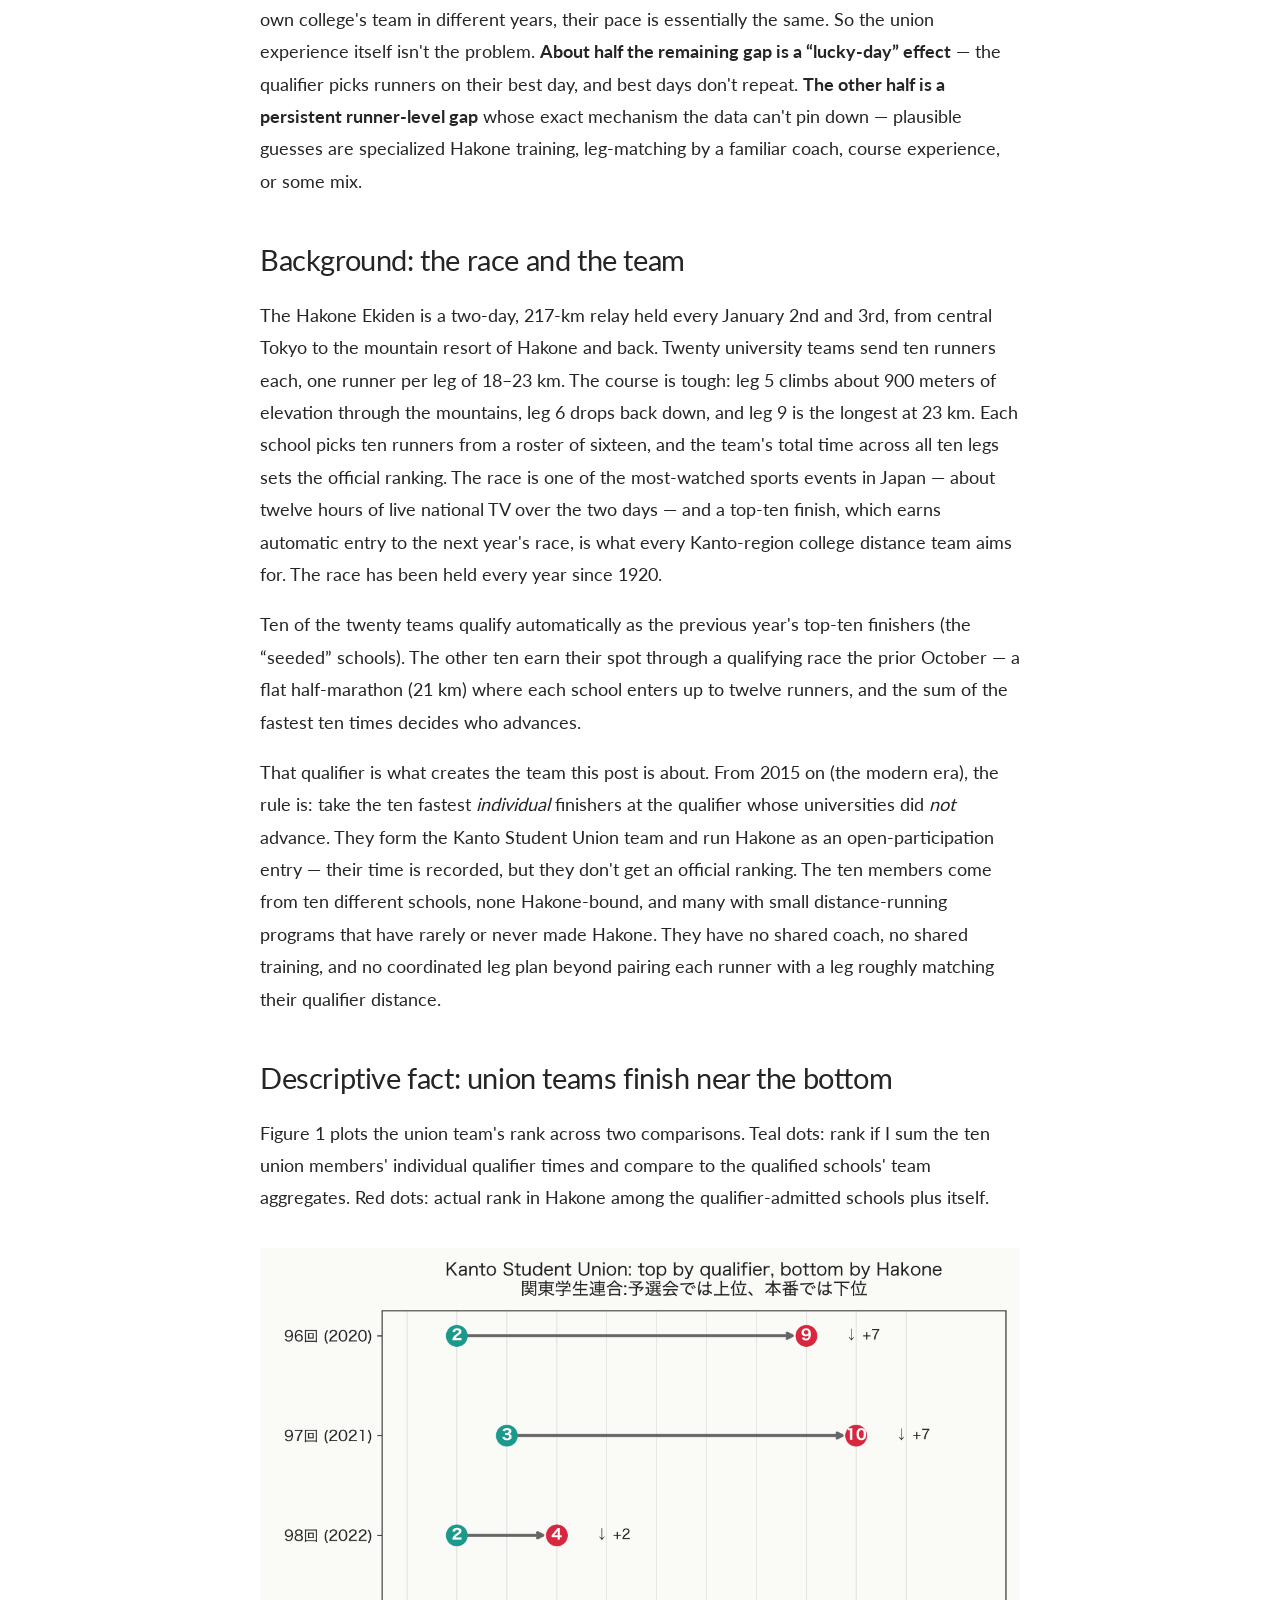
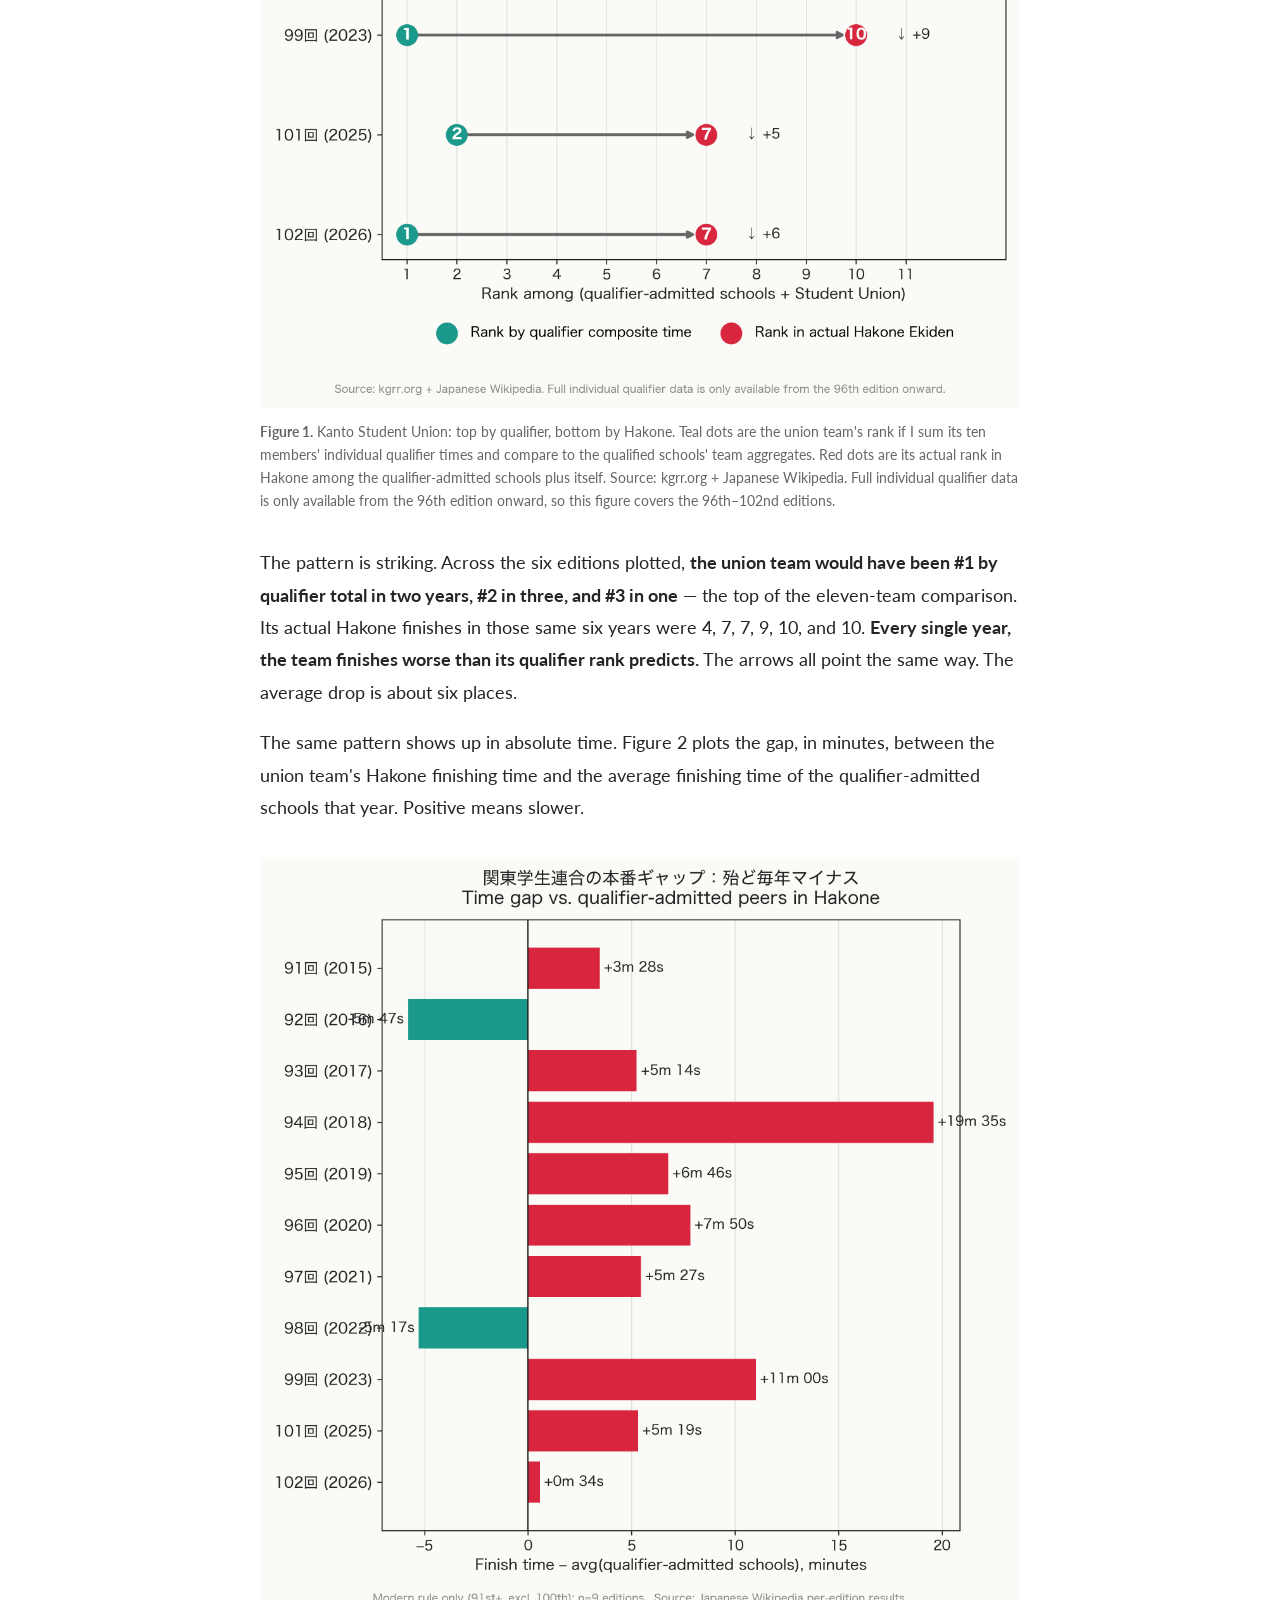
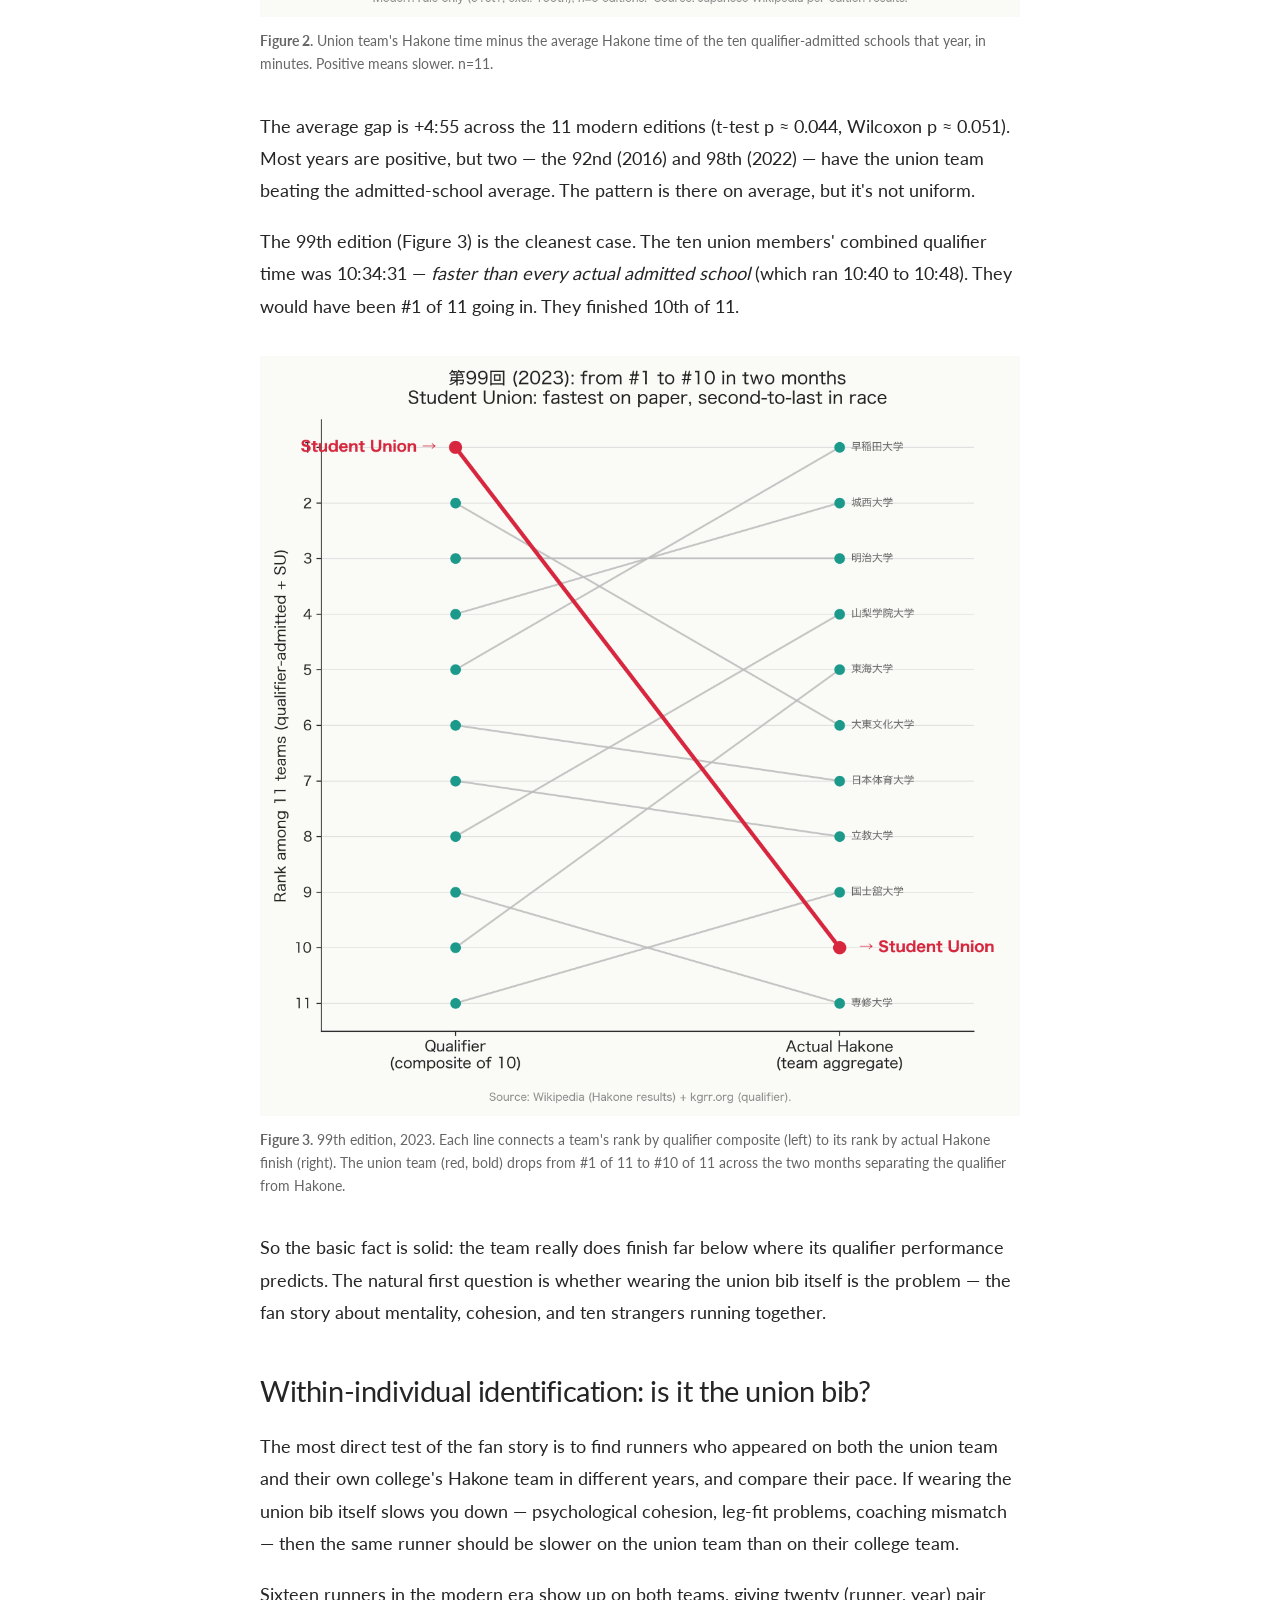
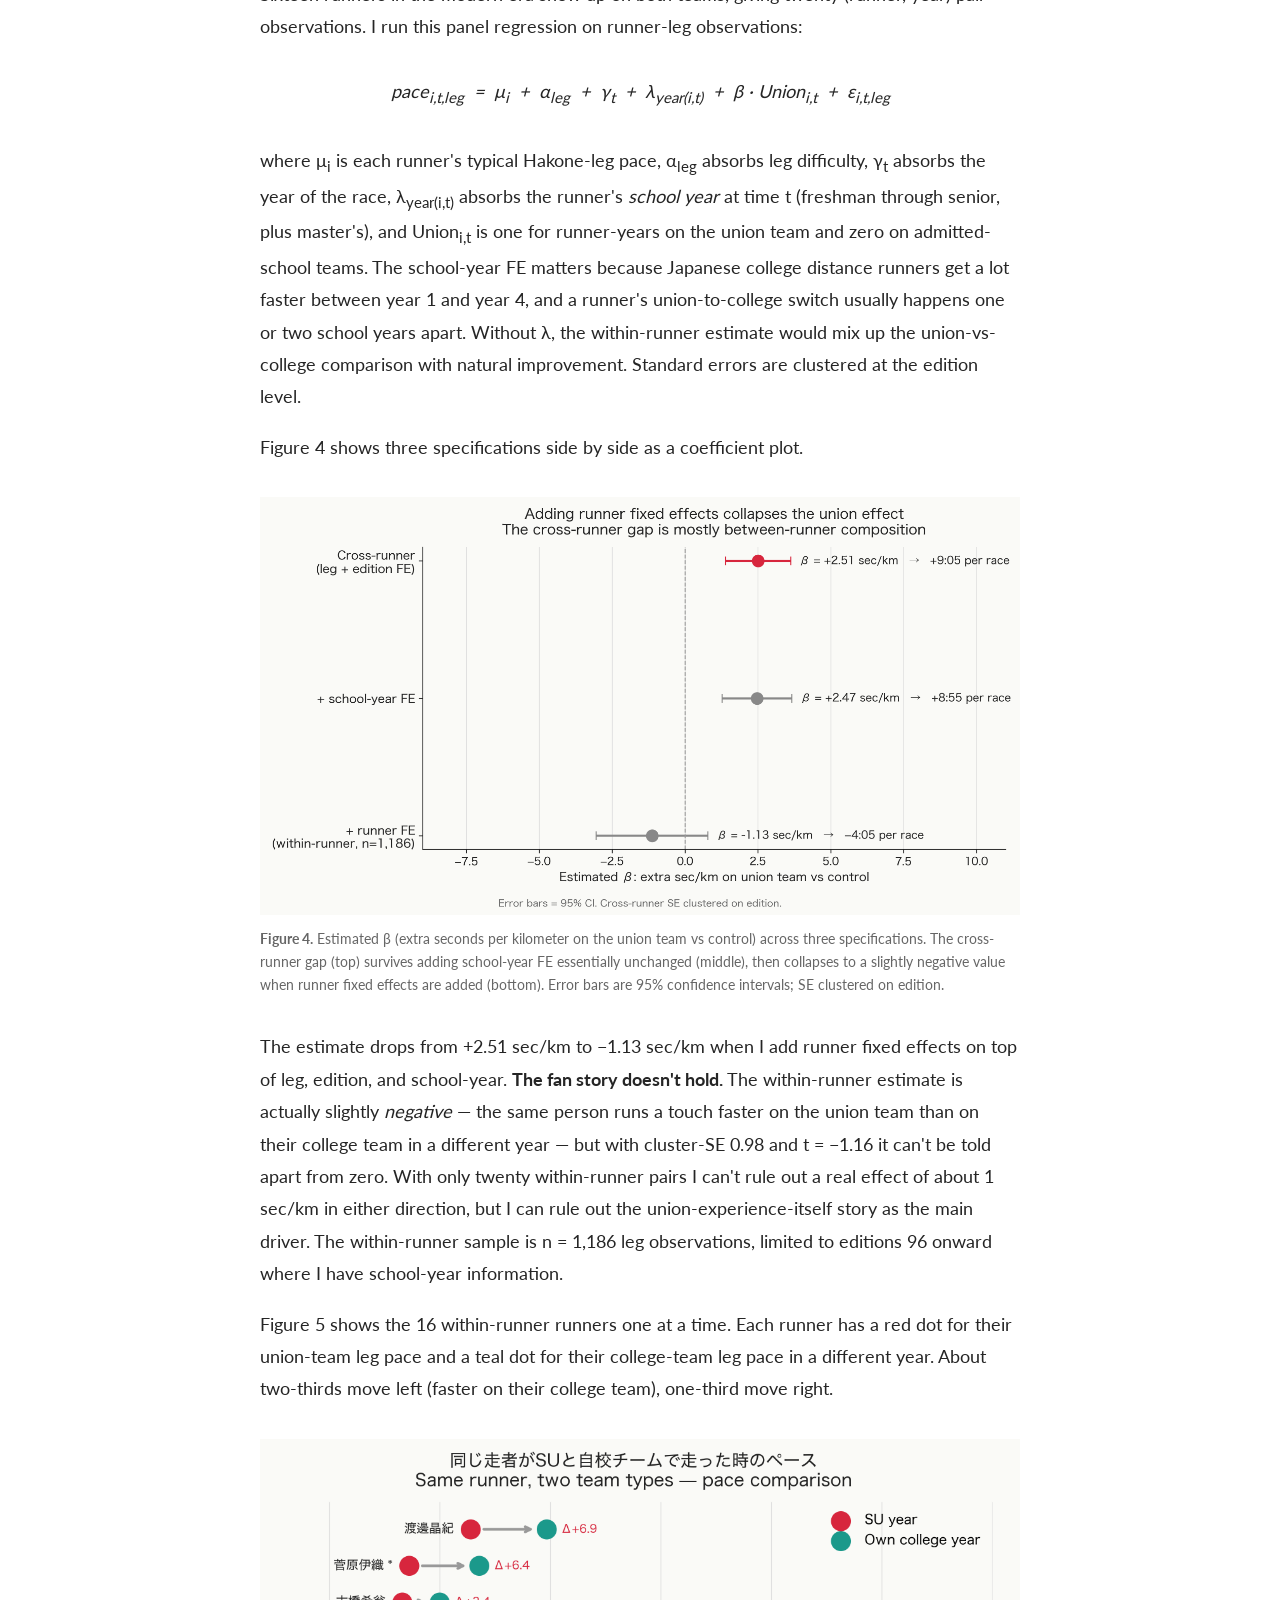
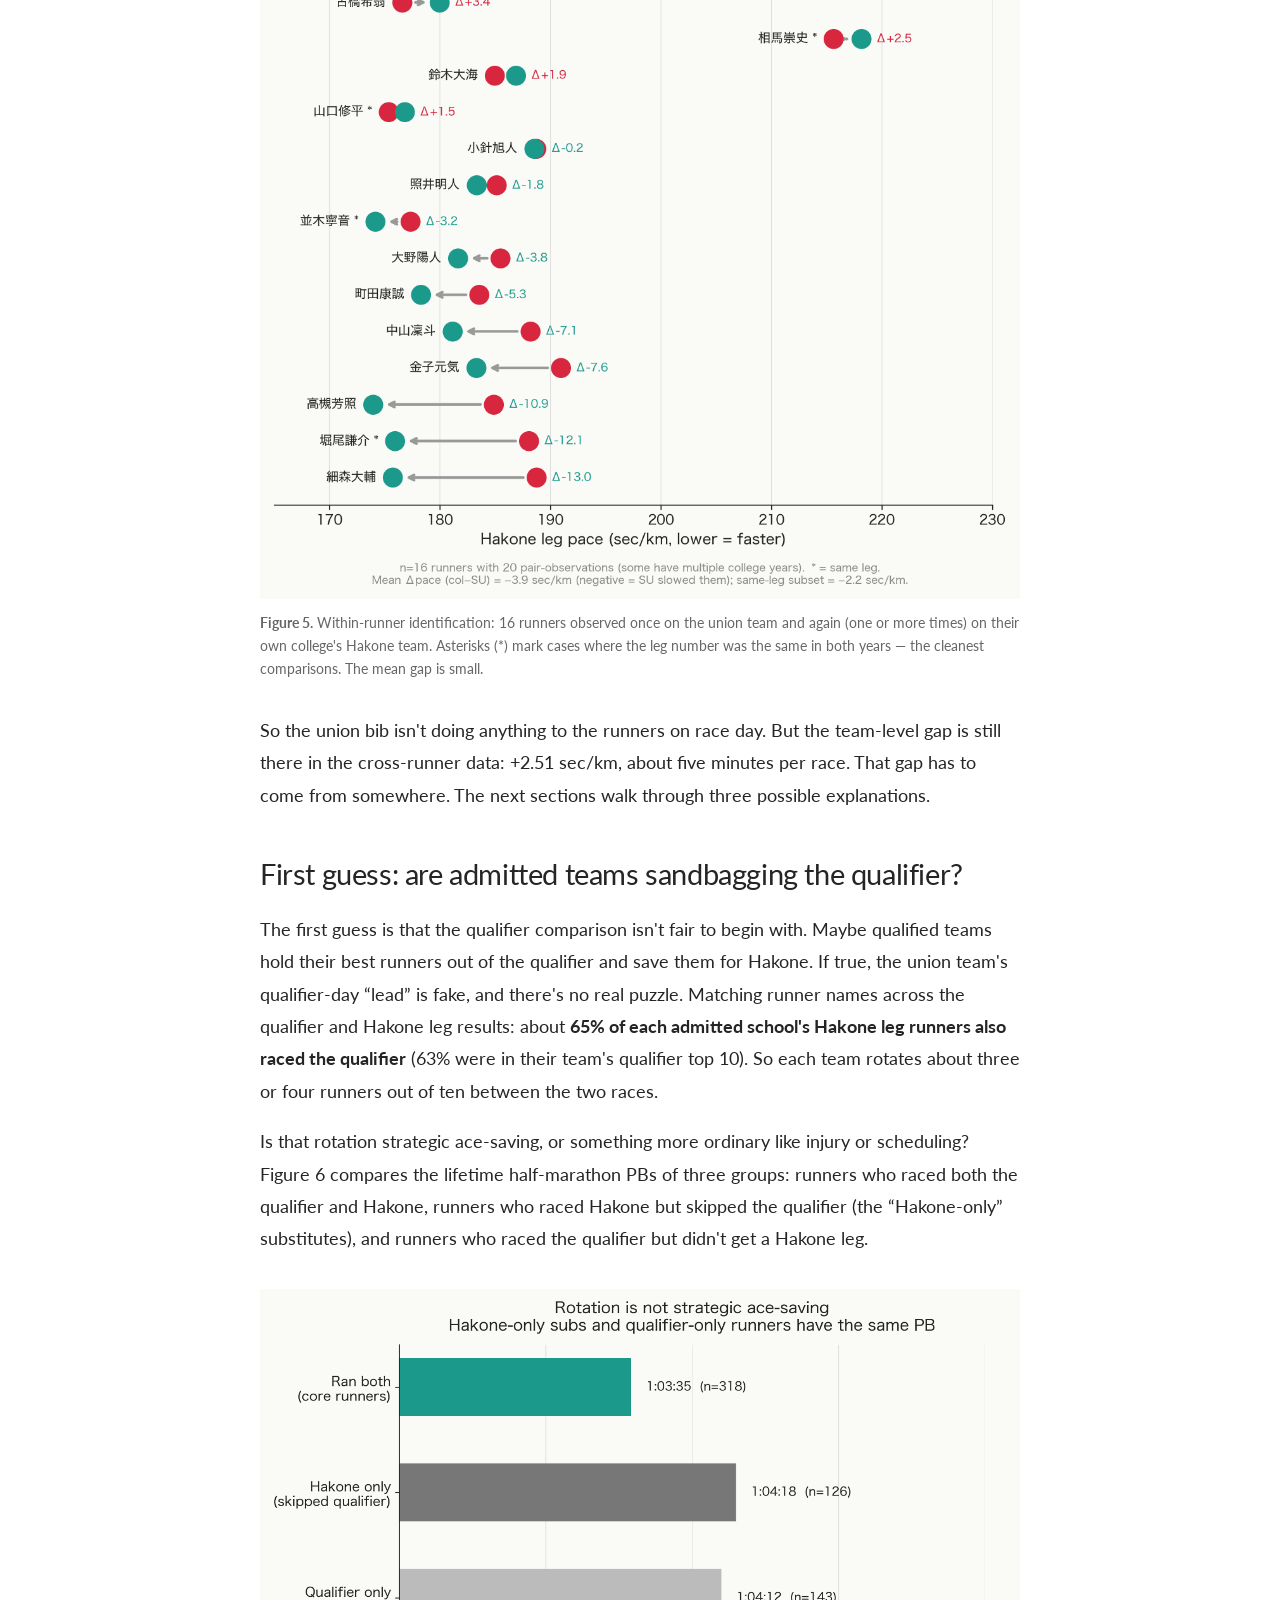
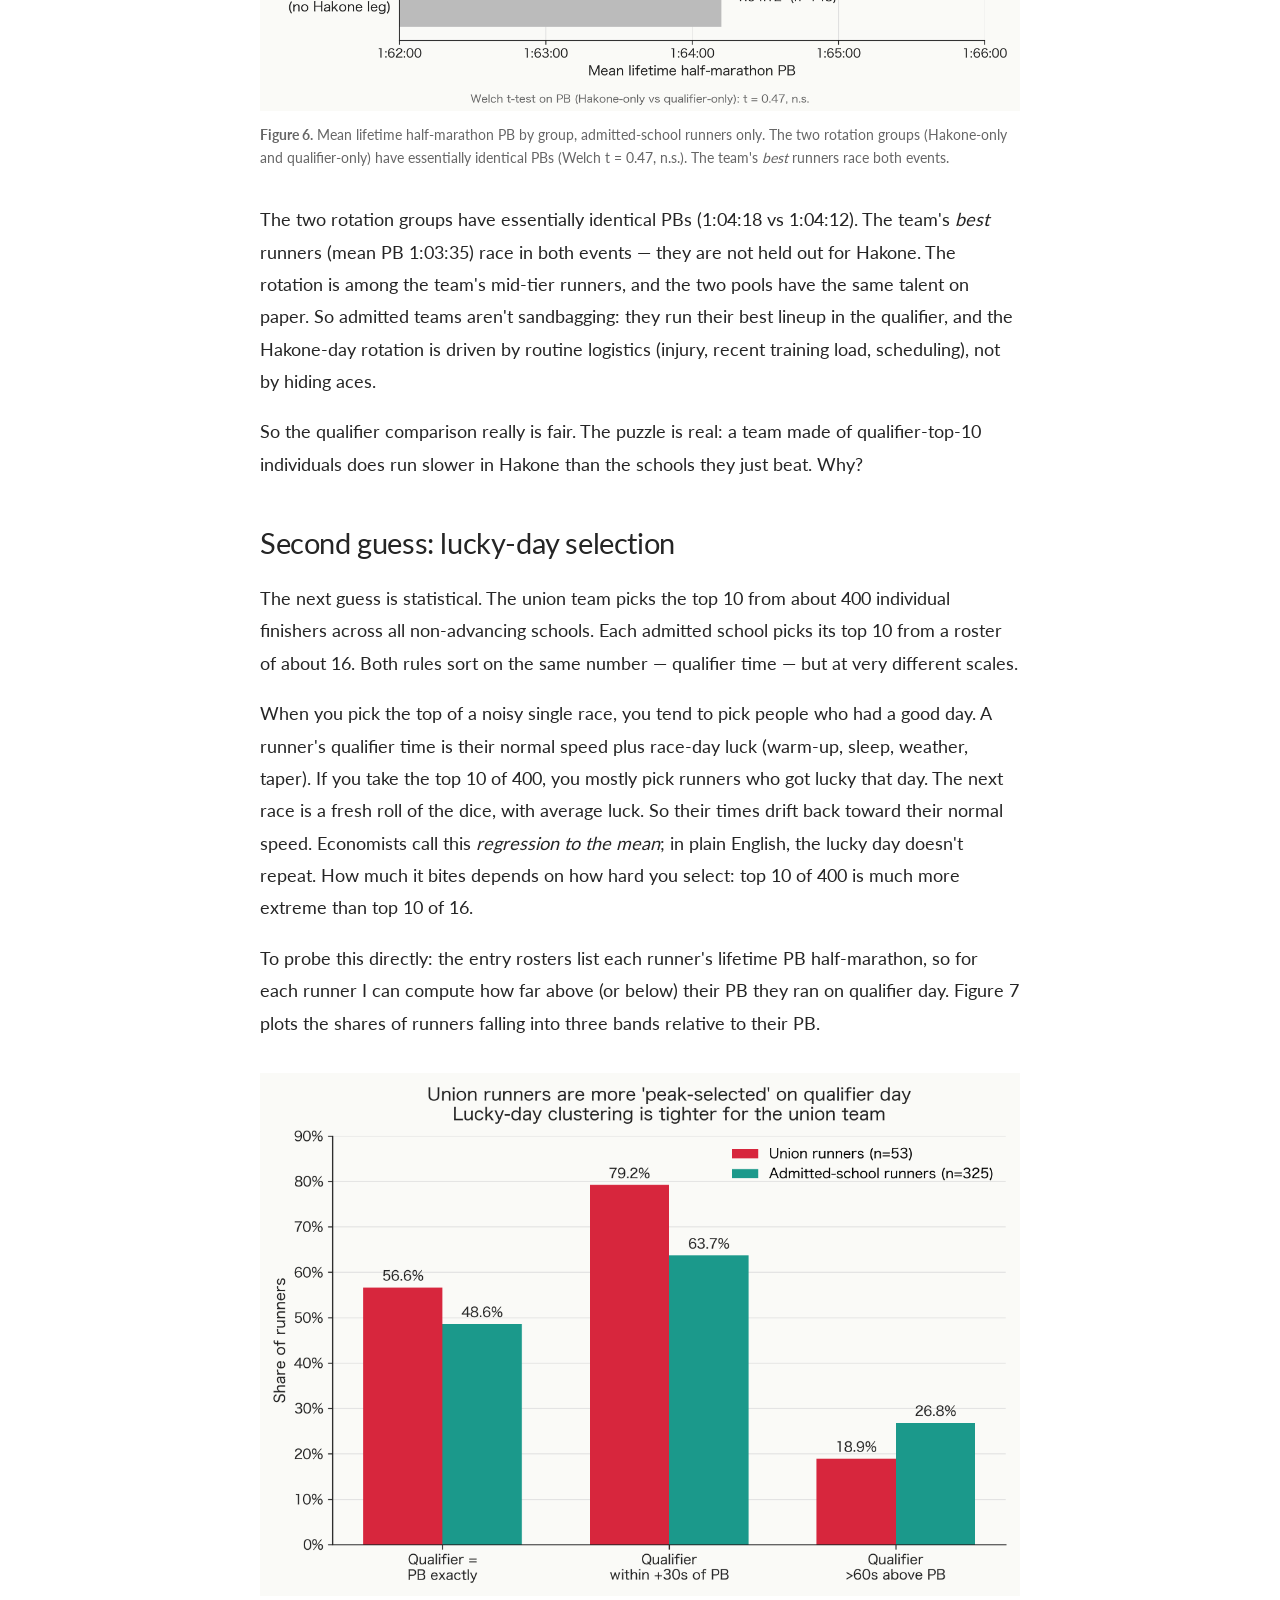
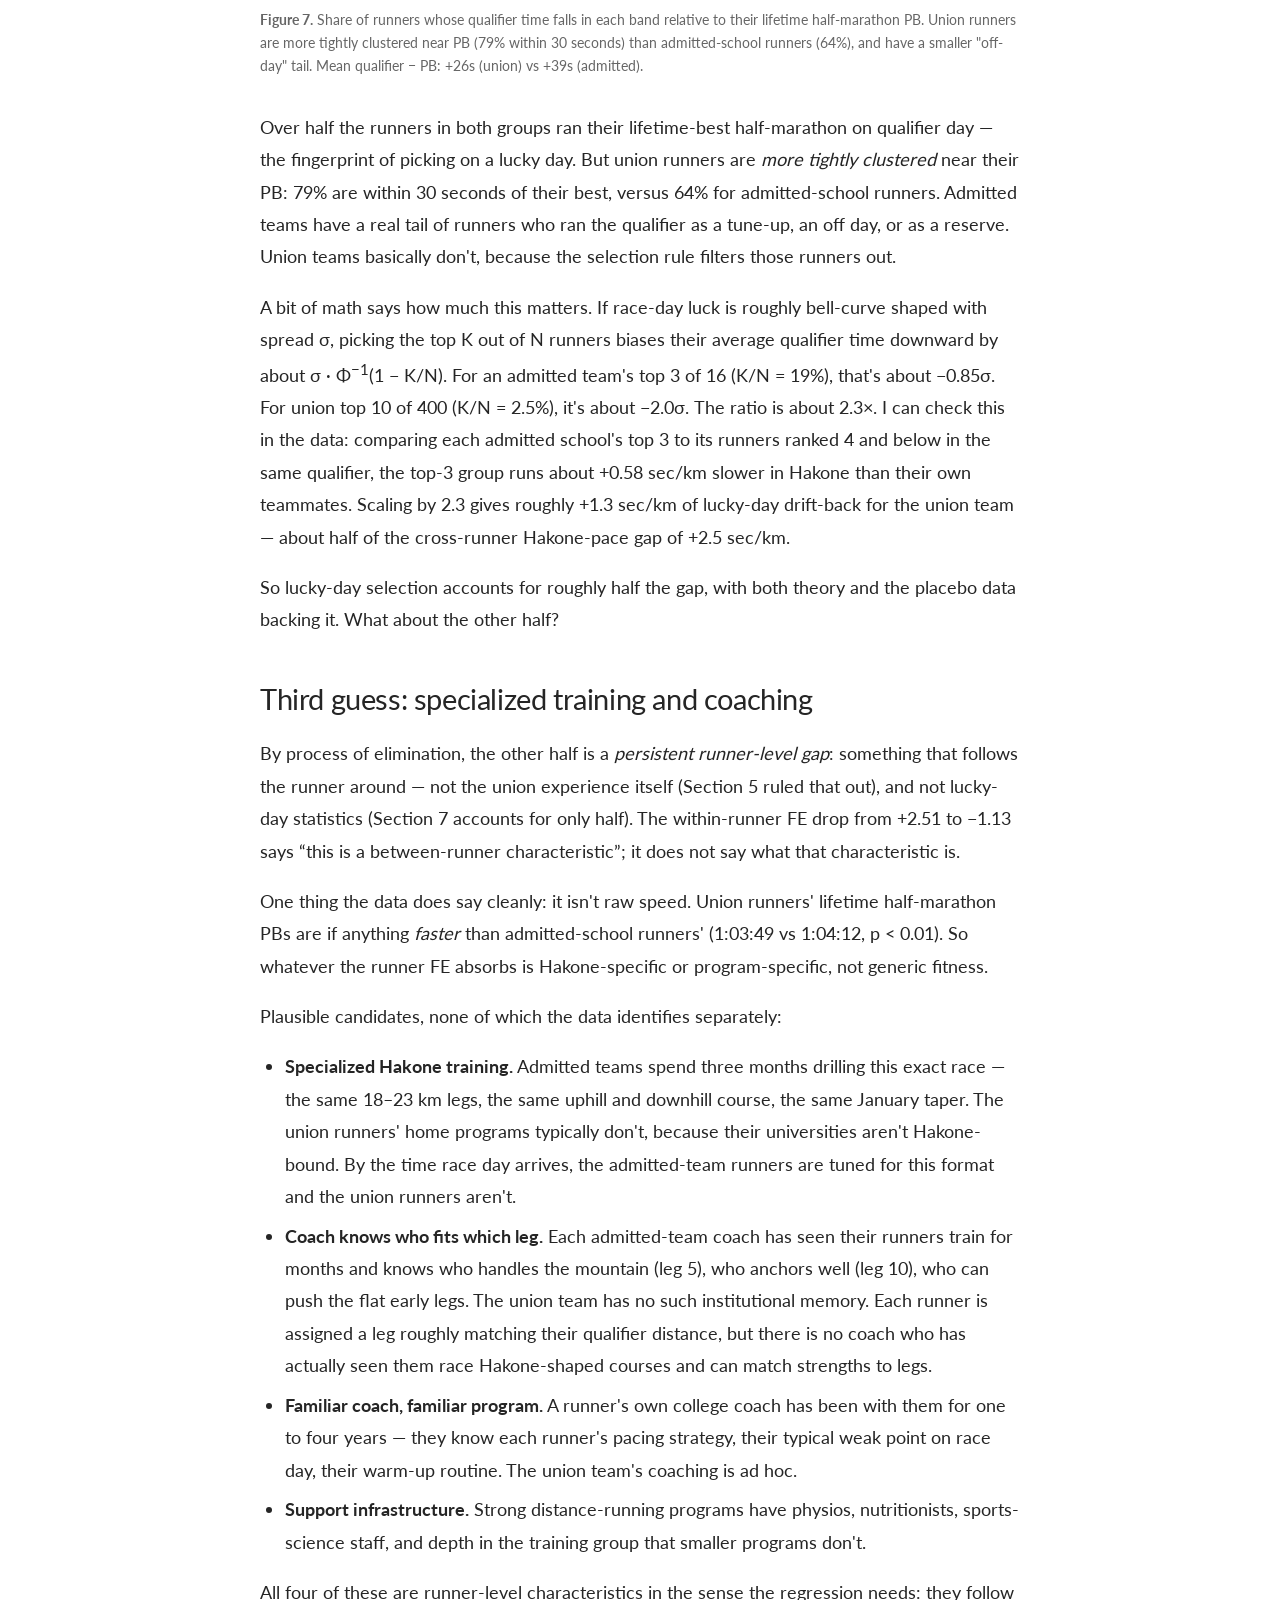
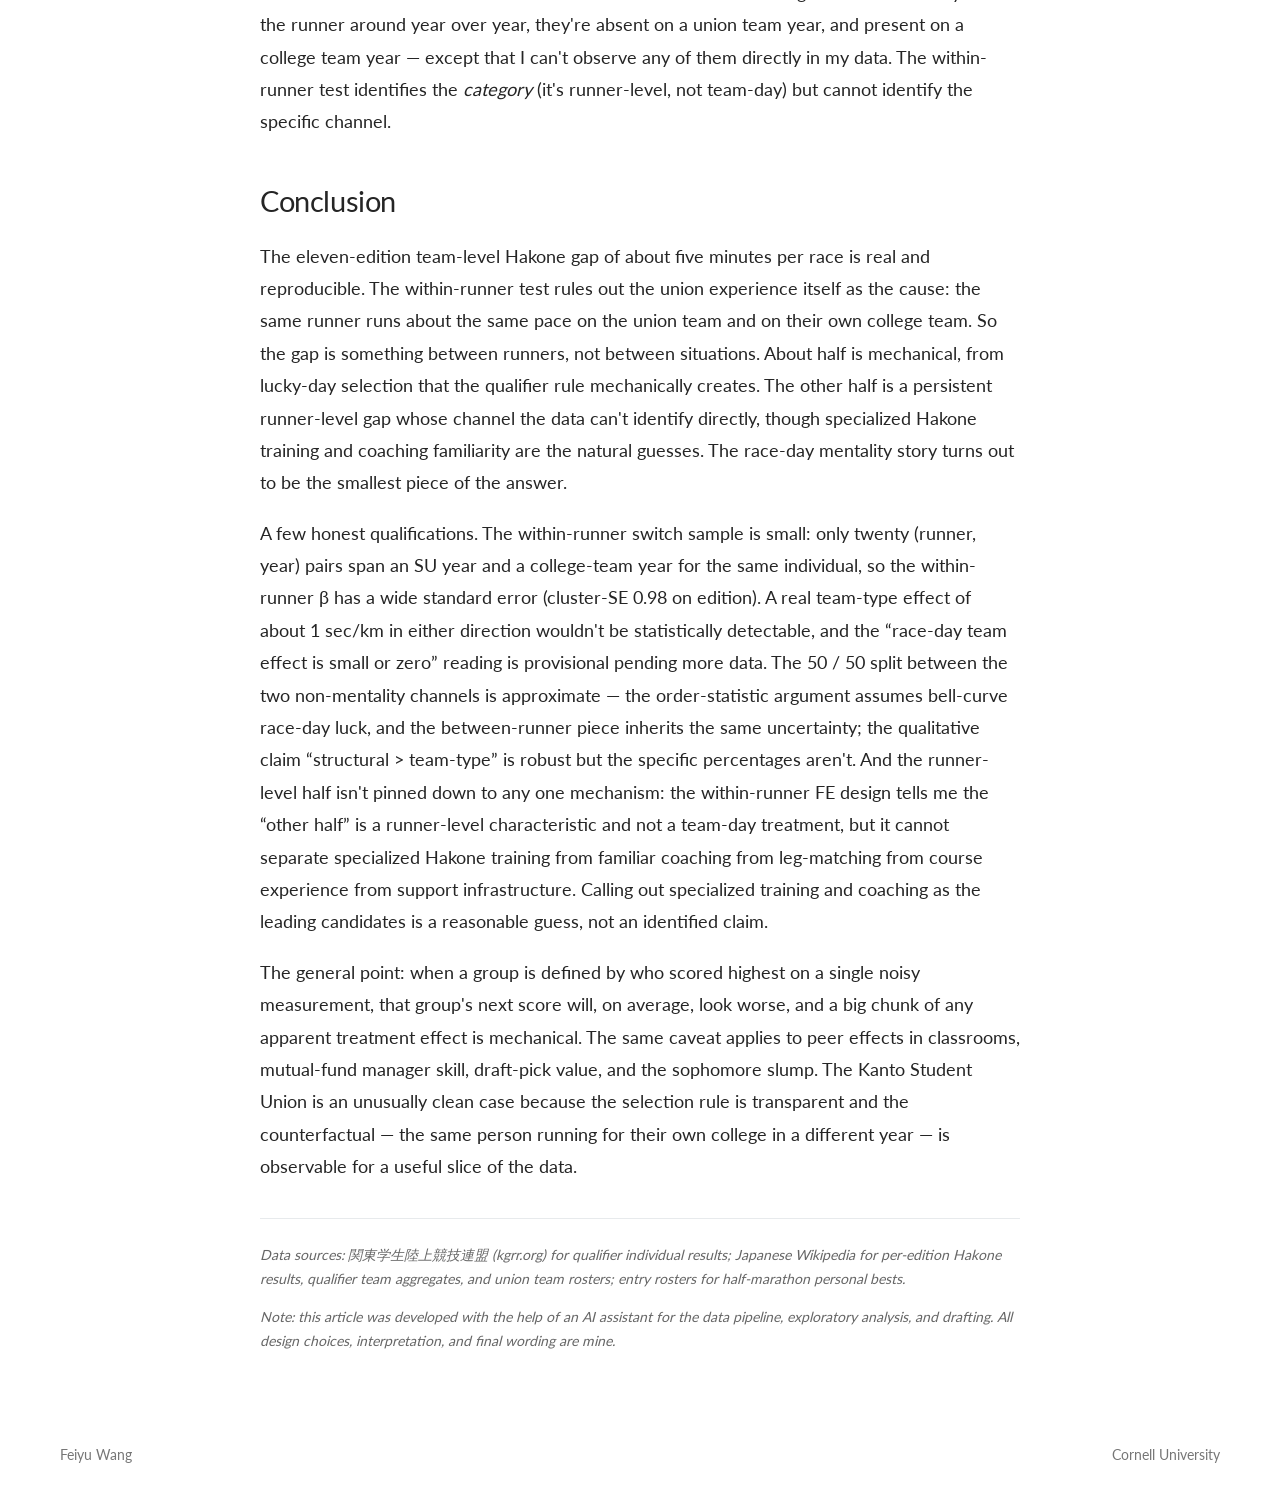
==== commit 3c585c79: "Polish academic website and update research and CV" ====
--- a/posts/hakone-student-union/index.html
+++ b/posts/hakone-student-union/index.html
@@ -7,22 +7,24 @@
     <link rel="stylesheet" href="../../css/style.css">
 </head>
 <body>
-    <header>
-        <nav>
+    <a class="skip-link" href="#main-content">Skip to content</a>
+    <header class="site-header">
+        <nav class="site-nav" aria-label="Main navigation">
+            <a class="site-brand" href="../../index.html">Feiyu Wang</a>
             <ul>
                 <li><a href="../../index.html">Home</a></li>
                 <li><a href="../../research.html">Research</a></li>
-                <li><a href="../../blogs.html" class="active">Blogs</a></li>
+                <li><a href="../../blogs.html" class="active" aria-current="page">Blogs</a></li>
                 <li><a href="../../others.html">Others</a></li>
                 <li><a href="../../cv.html">CV</a></li>
             </ul>
         </nav>
     </header>
-    <main class="post">
+    <main class="post" id="main-content" tabindex="-1">
         <p class="back-link"><a href="../../blogs.html">&larr; Back to Blogs</a></p>
 
         <h1>Why the Fastest Individuals Make the Slowest Team: Selection-on-Noise in the Hakone Ekiden Union Team</h1>
-        <p class="entry-meta">2026-05-14 &middot; Feiyu Wang</p>
+        <p class="entry-meta">2026-05-14 &middot; Feiyu Wang<span class="post-views" hidden></span></p>
 
         <h2>Motivation</h2>
 
@@ -167,6 +169,10 @@
         <p class="footer-meta"><em>Note: this article was developed with the help of an AI assistant for the data pipeline, exploratory analysis, and drafting. All design choices, interpretation, and final wording are mine.</em></p>
 
     </main>
-    <script src="../../js/script.js"></script>
+    <footer class="site-footer">
+        <a href="../../index.html">Feiyu Wang</a>
+        <span>Cornell University</span>
+    </footer>
+    <script src="../../js/script.js" defer></script>
 </body>
 </html>
--- a/css/style.css
+++ b/css/style.css
@@ -1,242 +1,181 @@
-body {
-    font-family: -apple-system, BlinkMacSystemFont, "Segoe UI", Helvetica, Arial, sans-serif;
-    margin: 0;
-    padding: 0;
-    line-height: 1.6;
-    color: #333;
-    background: #fff;
+/* Author: Feiyu Wang / Codex
+   Date: 2026-10-26
+   Purpose: Restrained academic layout informed by Martin O'Connell's website.
+   Inputs: Semantic page and article HTML. Outputs: Responsive presentation. */
+@font-face { font-family: Lato; font-style: normal; font-weight: 300; font-display: swap; src: url("../assets/fonts/Lato-Light.woff") format("woff"); }
+@font-face { font-family: Lato; font-style: normal; font-weight: 400; font-display: swap; src: url("../assets/fonts/Lato-Regular.woff") format("woff"); }
+@font-face { font-family: Lato; font-style: normal; font-weight: 500; font-display: swap; src: url("../assets/fonts/Lato-Medium.woff") format("woff"); }
+@font-face { font-family: Lato; font-style: normal; font-weight: 700; font-display: swap; src: url("../assets/fonts/Lato-Bold.woff") format("woff"); }
+:root {
+    color-scheme: light;
+    --paper: #fff;
+    --ink: #252525;
+    --muted: #666;
+    --accent: #2c6473;
+    --heading: #356f85;
+    --rule: #e7eaec;
+    --sans: Lato, "Helvetica Neue", Helvetica, Arial, sans-serif;
+    --serif: var(--sans);
+    --width: 1320px;
 }
-
-header {
-    background: #1a1a1a;
-    color: #fff;
-    padding: 1rem 0;
-    position: fixed;
-    width: 100%;
-    top: 0;
-    z-index: 100;
+* { box-sizing: border-box; }
+html { scroll-padding-top: 24px; }
+body { margin: 0; min-height: 100svh; display: flex; flex-direction: column; background: var(--paper); color: var(--ink); font: 17px/1.75 var(--sans); }
+a { color: var(--accent); text-decoration-thickness: 1px; text-underline-offset: 3px; }
+a:hover { color: #173f4b; }
+a:focus-visible, summary:focus-visible, [tabindex="0"]:focus-visible { outline: 2px solid var(--accent); outline-offset: 5px; border-radius: 1px; }
+::selection { background: #dfedf2; color: var(--ink); }
+img { display: block; max-width: 100%; height: auto; }
+svg { flex-shrink: 0; }
+.skip-link { position: absolute; top: -100px; left: 24px; z-index: 100; background: #fff; padding: 10px 18px; }
+.skip-link:focus { top: 12px; }
+.sr-only { position: absolute; width: 1px; height: 1px; padding: 0; margin: -1px; overflow: hidden; clip-path: inset(50%); white-space: nowrap; border: 0; }
+.site-header { width: calc(100% - 80px); max-width: 1340px; margin: 0 auto; padding: 20px 0; }
+.site-nav { display: flex; align-items: center; justify-content: space-between; gap: 32px; }
+.site-brand { color: #454545; font: 300 25px/1.4 var(--sans); text-decoration: none; white-space: nowrap; }
+.site-nav ul { display: flex; flex-wrap: wrap; align-items: center; gap: 28px; list-style: none; padding: 0; margin: 0; }
+.site-nav li { margin: 0; }
+.site-nav li a { display: block; color: #707070; font: 400 16px/1.6 var(--sans); text-decoration: none; padding: 3px 0; }
+.site-nav li a:hover, .site-nav li a[aria-current="page"] { color: #222; }
+.site-nav li a[aria-current="page"] { font-weight: 500; }
+main { flex: 1; width: calc(100% - 120px); max-width: var(--width); margin: 0 auto; padding: 44px 0 58px; }
+main:focus { outline: none; }
+h1, h2, h3 { font-family: var(--sans); text-wrap: pretty; }
+h1 { margin: 0; color: var(--heading); text-align: center; font-size: clamp(44px, 4.85vw, 72px); line-height: 1.2; letter-spacing: 1px; font-weight: 300; }
+h2 { margin: 40px 0 18px; font-size: 25px; line-height: 1.4; font-weight: 400; }
+h3 { margin: 0 0 8px; font-size: 20px; line-height: 1.5; font-weight: 500; }
+p { margin: 0 0 20px; }
+.page-heading { margin-bottom: 80px; }
+.text-link { display: inline-flex; align-items: center; gap: 10px; font-size: 17px; }
+.arrow { width: 18px; height: 18px; }
+.home { padding-top: 64px; }
+.home .page-heading { margin-bottom: 96px; }
+.hero { display: grid; grid-template-columns: 34% minmax(0, 1fr); align-items: start; gap: 4%; }
+.hero-copy { padding-top: 2px; font-size: clamp(16px, 1.34vw, 20px); line-height: 1.8; }
+.hero-copy p { margin-bottom: 30px; }
+.profile-photo { margin: 0; }
+.profile-photo img { width: 100%; aspect-ratio: 3 / 4; object-fit: contain; }
+.content-section { margin-top: 44px; }
+.content-section > h2 { margin: 0 0 19px; }
+.content-section p { max-width: 900px; }
+.research-section { margin-top: 54px; }
+.research-section:first-of-type { margin-top: 0; }
+.research-paper h3 { font-size: 20px; line-height: 1.55; margin-bottom: 10px; font-weight: 500; }
+.research-paper + .research-paper { margin-top: 28px; }
+.research-paper .paper-coauthors { color: var(--muted); font-size: 17px; margin: -3px 0 10px; }
+.research-section p { max-width: 1200px; }
+.research-section > div > p:last-child, .paper-abstract p:last-child { margin-bottom: 0; }
+.paper-abstract { margin-top: 8px; }
+.paper-abstract summary { width: fit-content; cursor: pointer; color: var(--accent); text-decoration: underline; text-underline-offset: 3px; }
+.paper-abstract summary::marker { color: var(--ink); font-size: .8em; }
+.paper-abstract[open] summary { margin-bottom: 15px; }
+.paper-abstract p { max-width: 980px; font-size: 17px; line-height: 1.8; }
+.archive { max-width: 1120px; }
+.writing-row { display: grid; grid-template-columns: 145px minmax(0, 1fr); gap: 32px; padding: 0 0 30px; }
+.writing-row time { color: var(--muted); font-size: 14px; padding-top: 4px; font-variant-numeric: tabular-nums; }
+.writing-row h2, .writing-row h3 { font-size: 21px; line-height: 1.5; margin: 0 0 5px; font-weight: 400; }
+.writing-row p { font-size: 16px; margin: 0; }
+.writing-row .entry-subtitle { margin: 0 0 7px; color: var(--ink); }
+.writing-row .entry-summary { color: var(--muted); }
+.timeline { margin: 0; }
+.timeline-row { display: grid; grid-template-columns: 200px minmax(0, 1fr); gap: 34px; padding: 12px 0; }
+.timeline dt { font-size: 15px; color: var(--muted); }
+.timeline dd { margin: 0; }
+.timeline dd strong { font-weight: 500; }
+.timeline dd span { display: block; color: var(--muted); font-size: 16px; }
+.reference-list { list-style: none; padding: 0; margin: 0; }
+.reference-list li { margin: 0 0 16px; }
+.reference-list span { display: block; font-size: 16px; color: var(--muted); }
+.site-footer { display: flex; justify-content: space-between; align-items: center; gap: 24px; width: calc(100% - 120px); max-width: var(--width); margin: 0 auto; padding: 18px 0 24px; font-size: 14px; color: #767676; }
+.site-footer a { color: inherit; text-decoration: none; }
+.site-footer a:hover { text-decoration: underline; }
+/* Preserve the shared structure of existing long-form posts. */
+.post { flex: 1; max-width: 760px; padding-top: 44px; font-size: 18px; line-height: 1.8; overflow-wrap: break-word; }
+.post .back-link { margin: 0 0 28px; font-size: 15px; }
+.post h1 { text-align: left; color: var(--ink); font-size: clamp(32px, 3.4vw, 46px); line-height: 1.18; letter-spacing: -1.1px; margin-bottom: 18px; }
+.entry-meta, .post-views { color: var(--muted); font-size: 14px; }
+.post > .entry-meta { padding-bottom: 28px; margin: 0 0 38px; border-bottom: 1px solid var(--rule); }
+.post-views { white-space: nowrap; }
+.post h2 { font-size: 29px; line-height: 1.3; margin: 44px 0 20px; letter-spacing: -.4px; }
+.post h3 { font-size: 23px; margin: 28px 0 14px; }
+.post p { margin: 1em 0; }
+.post ul, .post ol { padding-left: 1.4em; }
+.post li { margin: .4em 0; }
+.post figure { margin: 34px 0; }
+.post figure img { margin: 0 auto 12px; }
+.post figcaption { color: var(--muted); font-size: 14px; line-height: 1.65; text-align: left; }
+.post .portrait-figure img { max-width: min(560px, 100%); }
+.post .equation { text-align: center; font-style: italic; margin: 25px 0; max-width: 100%; overflow-x: auto; overflow-y: hidden; padding: 8px 0; }
+.post mjx-container[display="true"] { max-width: 100%; overflow-x: auto; overflow-y: hidden; }
+.post code { background: #f5f4f4; color: #2c6473; padding: 2px 5px; border-radius: 2px; font: .9em/1.6 "SFMono-Regular", Menlo, Consolas, monospace; overflow-wrap: anywhere; }
+.post pre { max-width: 100%; overflow-x: auto; padding: 16px; background: #f5f4f4; }
+.post table { width: 100%; border-collapse: collapse; margin: 24px 0; font-size: 14px; line-height: 1.6; }
+.post th, .post td { padding: 10px 12px; border-bottom: 1px solid var(--rule); text-align: left; vertical-align: top; }
+.post th { border-bottom: 1px solid var(--ink); font-weight: 600; }
+.post tbody tr:hover { background: #faf9f9; }
+.post .table-scroll { max-width: 100%; overflow-x: auto; margin: 24px 0; -webkit-overflow-scrolling: touch; }
+.post .table-scroll table { min-width: 650px; margin: 0; }
+.post hr { border: 0; border-top: 1px solid var(--rule); margin: 36px 0 24px; }
+.post .footer-meta, .post .note { color: var(--muted); font-size: 14px; line-height: 1.7; }
+.post .callout { margin: 28px 0; padding: 16px 22px; border-left: 3px solid var(--accent); background: #f5f8f9; }
+.post .callout h3 { margin-top: 0; }
+.post .citation { font-size: .72em; line-height: 0; vertical-align: super; }
+.post .references { font-size: 14px; color: var(--muted); }
+.post .references li { margin: 12px 0; overflow-wrap: anywhere; }
+.post .inline-math { white-space: nowrap; }
+[id] { scroll-margin-top: 24px; }
+@media (max-width: 900px) {
+    .site-header { width: calc(100% - 64px); }
+    main, .site-footer { width: calc(100% - 64px); }
+    .site-nav ul { gap: 22px; }
+    .page-heading { margin-bottom: 60px; }
+    .home .page-heading { margin-bottom: 64px; }
+    .hero { grid-template-columns: 33% minmax(0, 1fr); gap: 5%; }
+    .hero-copy { font-size: 16px; }
+    .hero-copy p { margin-bottom: 20px; }
+    .timeline-row { grid-template-columns: 155px minmax(0, 1fr); gap: 24px; }
+    .writing-row { grid-template-columns: 120px minmax(0, 1fr); gap: 24px; }
 }
-
-nav ul {
-    list-style: none;
-    padding: 0;
-    margin: 0;
-    text-align: center;
+@media (max-width: 640px) {
+    body { font-size: 16px; }
+    .site-header, main, .site-footer { width: calc(100% - 40px); }
+    .site-header { padding: 18px 0 12px; }
+    .site-nav { flex-direction: column; align-items: flex-start; gap: 13px; }
+    .site-brand { font-size: 22px; }
+    .site-nav ul { width: 100%; justify-content: space-between; gap: 12px; }
+    .site-nav li a { font-size: 15px; padding: 4px 0; }
+    main, .home { padding: 34px 0 40px; }
+    h1 { font-size: 40px; line-height: 1.25; letter-spacing: .5px; }
+    h2 { font-size: 23px; }
+    .page-heading, .home .page-heading { margin-bottom: 46px; }
+    .hero { grid-template-columns: 1fr; gap: 34px; }
+    .profile-photo { width: min(360px, 100%); margin: 0 auto; }
+    .hero-copy { padding: 0; font-size: 16px; }
+    .hero-copy p { margin-bottom: 22px; }
+    .research-section { margin-top: 38px; }
+    .research-paper h3 { font-size: 18px; }
+    .research-paper .paper-coauthors, .paper-abstract p { font-size: 16px; }
+    .writing-row, .timeline-row { grid-template-columns: 1fr; gap: 5px; }
+    .writing-row { padding-bottom: 28px; }
+    .writing-row h2 { font-size: 19px; }
+    .timeline-row { padding: 12px 0; }
+    .timeline dt { font-size: 14px; }
+    .site-footer { font-size: 12px; gap: 12px; }
+    .post { width: calc(100% - 40px); font-size: 17px; line-height: 1.8; }
+    .post h1 { font-size: 32px; letter-spacing: -.4px; }
+    .post h2 { font-size: 26px; }
+    .post figure { margin: 28px 0; }
+    .post .callout { padding: 12px 16px; }
+    .post .inline-math { white-space: normal; }
 }
-
-nav ul li {
-    display: inline;
-    margin: 0 1.25rem;
+@media (prefers-reduced-motion: reduce) { html { scroll-behavior: auto; } }
+@media print {
+    .site-header, .site-footer, .skip-link, .back-link, .post-views { display: none; }
+    body { display: block; font-size: 11pt; }
+    main, .post { max-width: none; width: 100%; margin: 0; padding: 0; }
+    a { color: inherit; }
+    h1, h2, h3 { break-after: avoid; }
+    figure, .timeline-row, .research-paper { break-inside: avoid; }
+    .post .table-scroll { overflow: visible; }
+    .post .table-scroll table { min-width: 0; }
 }
-
-nav a {
-    color: #fff;
-    text-decoration: none;
-    font-size: 0.95rem;
-    letter-spacing: 0.5px;
-}
-
-nav a:hover {
-    text-decoration: underline;
-}
-
-nav a.active {
-    border-bottom: 2px solid #fff;
-    padding-bottom: 4px;
-}
-
-main {
-    max-width: 850px;
-    margin: 0 auto;
-    padding: 6rem 2rem 4rem;
-}
-
-h1 {
-    font-size: 2rem;
-    margin: 0 0 0.5rem;
-}
-
-h2 {
-    font-size: 1.4rem;
-    margin: 2.5rem 0 1rem;
-    border-bottom: 1px solid #ddd;
-    padding-bottom: 0.4rem;
-}
-
-h3 {
-    font-size: 1.15rem;
-    margin: 1.4rem 0 0.4rem;
-}
-
-p {
-    margin: 0.5rem 0;
-}
-
-a {
-    color: #0a66c2;
-    text-decoration: none;
-}
-
-a:hover {
-    text-decoration: underline;
-}
-
-.subtitle {
-    color: #666;
-    margin-bottom: 1.5rem;
-}
-
-.entry {
-    margin-bottom: 1.75rem;
-}
-
-.entry-meta {
-    color: #888;
-    font-size: 0.9rem;
-    margin: 0.1rem 0 0.4rem;
-}
-
-.placeholder {
-    color: #999;
-    font-style: italic;
-}
-
-.profile {
-    display: flex;
-    gap: 2rem;
-    align-items: flex-start;
-    margin-bottom: 1rem;
-}
-
-.profile-photo {
-    width: 160px;
-    height: 160px;
-    border-radius: 8px;
-    background: #eee;
-    flex-shrink: 0;
-    display: flex;
-    align-items: center;
-    justify-content: center;
-    color: #aaa;
-    font-size: 0.85rem;
-}
-
-.contact-list {
-    list-style: none;
-    padding: 0;
-}
-
-.contact-list li {
-    margin: 0.3rem 0;
-}
-
-/* ---------- Long-form post pages ---------- */
-
-.post {
-    max-width: 720px;
-}
-
-.post .back-link {
-    margin-bottom: 1.5rem;
-    font-size: 0.9rem;
-}
-
-.post h1 {
-    font-size: 1.7rem;
-    line-height: 1.3;
-    margin-bottom: 0.4rem;
-}
-
-.post .entry-meta {
-    margin-bottom: 2rem;
-}
-
-.post p {
-    margin: 0.9rem 0;
-}
-
-.post ul {
-    margin: 0.9rem 0;
-    padding-left: 1.4rem;
-}
-
-.post ul li {
-    margin: 0.4rem 0;
-}
-
-.post figure {
-    margin: 2rem 0;
-    text-align: center;
-}
-
-.post figure img {
-    max-width: 100%;
-    height: auto;
-    display: block;
-    margin: 0 auto 0.6rem;
-}
-
-.post figcaption {
-    color: #555;
-    font-size: 0.88rem;
-    line-height: 1.5;
-    text-align: left;
-    max-width: 640px;
-    margin: 0 auto;
-}
-
-.post .equation {
-    text-align: center;
-    margin: 1.4rem 0;
-    font-style: italic;
-    color: #222;
-}
-
-.post code {
-    background: #f3f3f3;
-    color: #c0392b;
-    padding: 0.05rem 0.35rem;
-    border-radius: 3px;
-    font-size: 0.92em;
-    font-family: "SFMono-Regular", Menlo, Consolas, monospace;
-}
-
-.post table {
-    border-collapse: collapse;
-    width: 100%;
-    margin: 1.4rem 0;
-    font-size: 0.92rem;
-}
-
-.post table th,
-.post table td {
-    text-align: left;
-    padding: 0.45rem 0.7rem;
-    border-bottom: 1px solid #e5e5e5;
-}
-
-.post table th {
-    border-bottom: 2px solid #333;
-    font-weight: 600;
-}
-
-.post table tbody tr:hover {
-    background: #fafafa;
-}
-
-.post hr {
-    border: none;
-    border-top: 1px solid #e0e0e0;
-    margin: 2.5rem 0 1.5rem;
-}
-
-.post .footer-meta {
-    color: #666;
-    font-size: 0.9rem;
-}
-
-.post .note {
-    color: #666;
-    font-size: 0.86rem;
-    margin: 0.4rem 0 1.4rem;
-}
